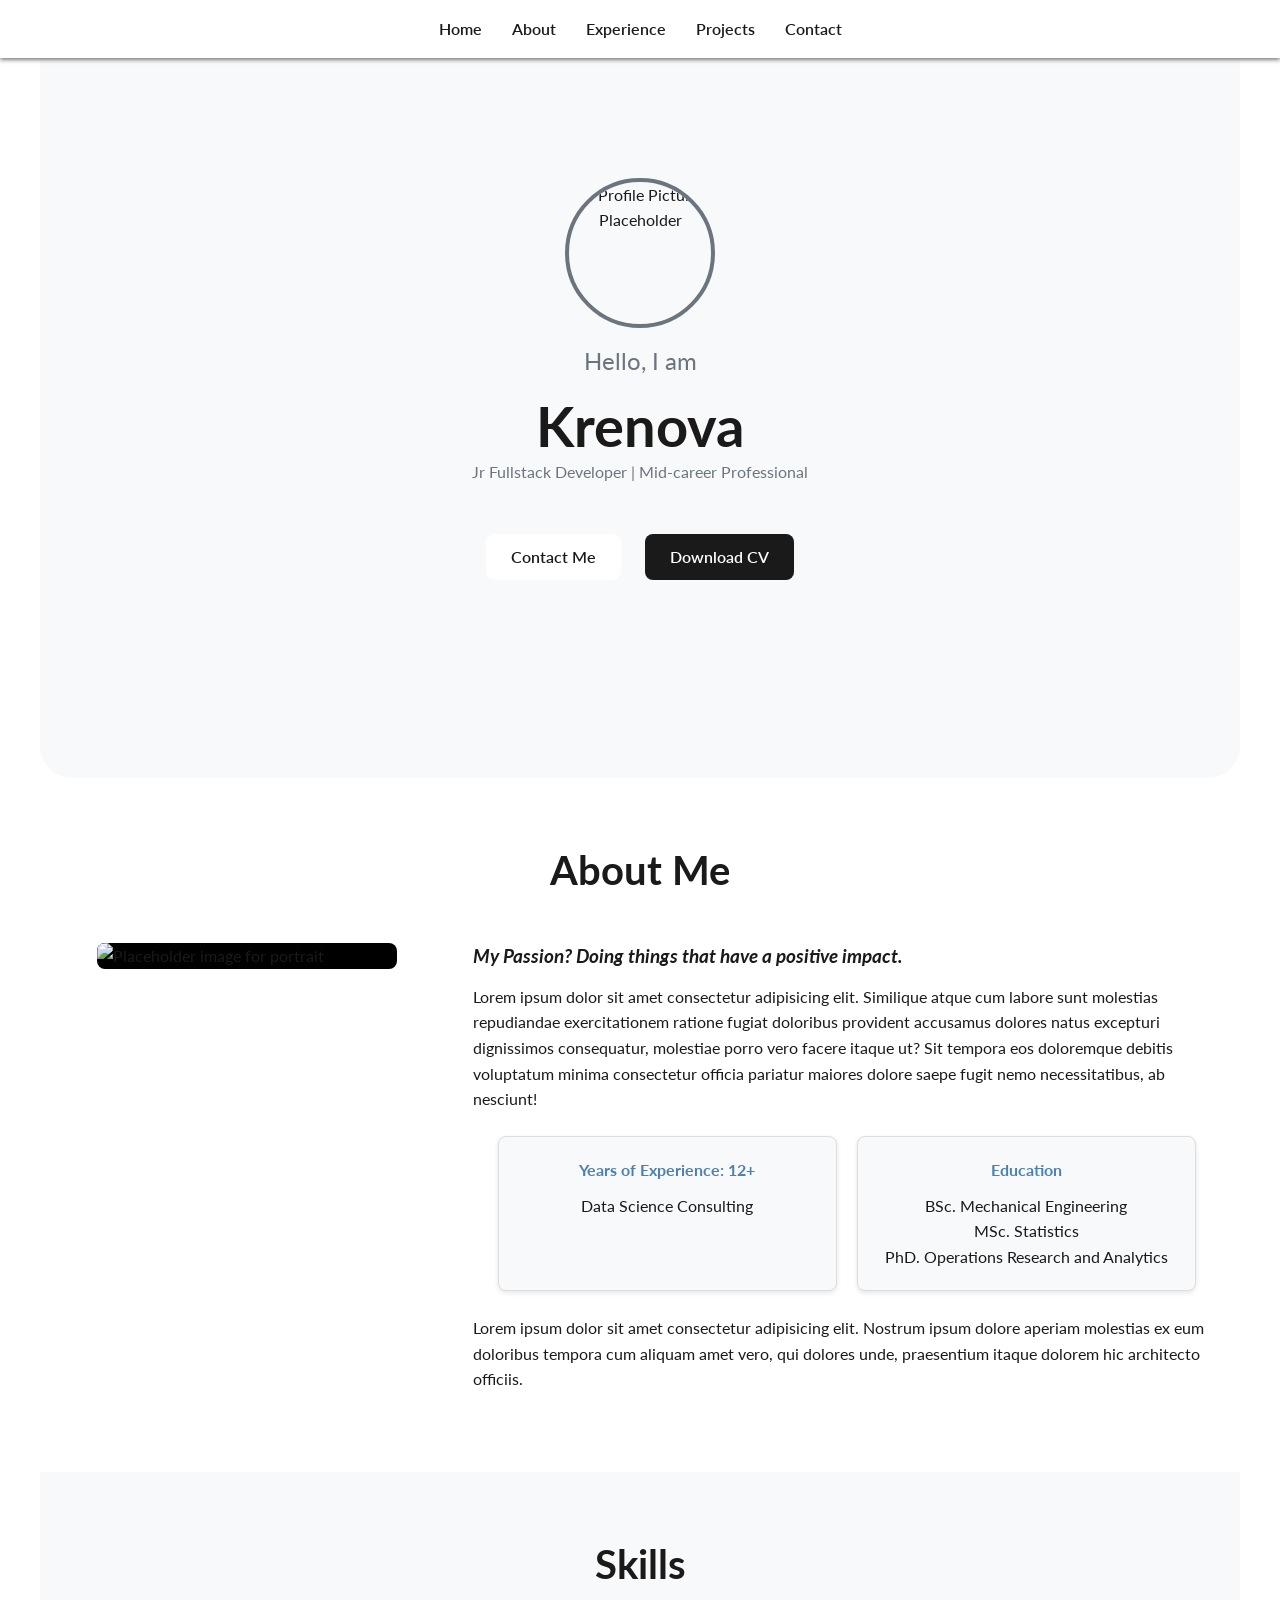
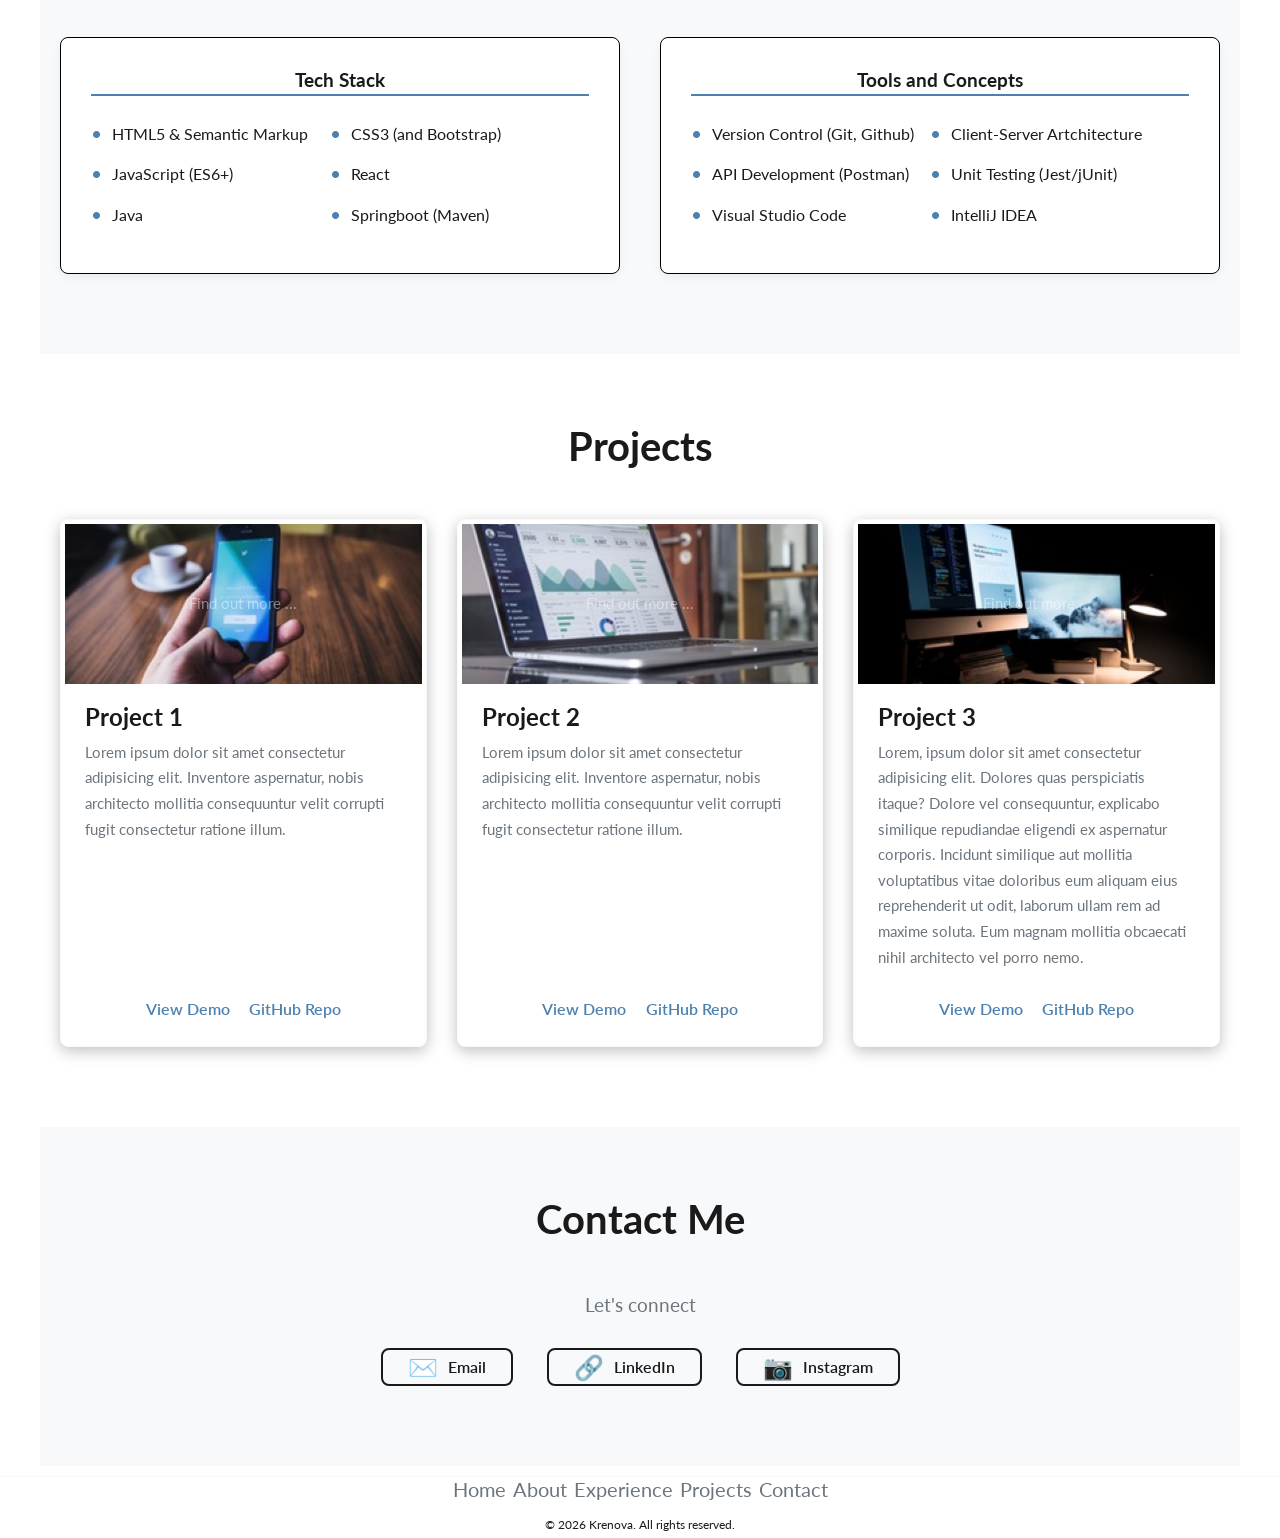
==== index.html @ 080324cd "initial branch version" ====
<!DOCTYPE html>
<html lang="en">

<head>
  <meta charset="UTF-8" />
  <meta name="viewport" content="width=device-width, initial-scale=1.0" />
  <title>Portfolio | Your Name here</title>

  <!-- ! Apply fonts imported from Google Fonts -->
  <!-- Insert code here -->
  <link rel="preconnect" href="https://fonts.googleapis.com">
  <link rel="preconnect" href="https://fonts.gstatic.com" crossorigin>
  <link href="https://fonts.googleapis.com/css2?family=Lato:ital,wght@0,100;0,300;0,400;0,700;0,900;1,100;1,300;1,400;1,700;1,900&display=swap" rel="stylesheet">

  <!-- ! Internal styes -->
  <style>
    /* insert styles here */

    /* CSS Variables for easy theme adjustments */
    :root {
      --primary-color: #1a1a1a;
      --secondary-color: #6c757d;
      --accent-color: #4c81af; /* A touch of green for accents */
      --light-bg-color: #f8f9fa;
      --project-image-text: rgba(255,255,255,0.45);
      --white: #ffffff; 
      --bkgnd: #cccccc; 
      --border-radius: 0.5rem;
      /* Converted from 8px */
      --transition-speed: 0.3s;
      /* Optional: Set base font size for easier rem calculations (e.g., 62.5% = 10px) */
      font-size: 100%;
      /* Default 16px. 1rem = 16px */
    }

    * {
      box-sizing: border-box;
      margin: 0;
      padding: 0;
    }

    body {
      font-family: "Lato", sans-serif; /* fallback font is the browser's system font */
      line-height: 1.6rem;
      color: var(--primary-color); /* affects the fonts */
      background-color: var(--white); 
      scroll-behavior: smooth;
    }

    .section-padding {
      /* border: 1px solid black; */
      padding: 5rem 1.25rem;      /* top bottom followed by left and right */
      max-width: 75rem; /*1rem = 16px therefore 75rem - 1200px. Note: default font size is 16px */ 
      margin: 0 auto;
      /* display: flex; */
      /* justify-content: center; */
      /* align-items: center; */
      /* text-align: center; */
    }

    h2 {
        font-size: 2.5rem; /* Converted from 2.5em */
        text-align: center;
        margin-bottom: 3.75rem; /* Converted from 60px */
        color: var(--primary-color);
    }

    /* --- NAVIGATION --- */
    nav {
      /* border: 1px solid black; */
      display: flex;
      justify-content: center;
      align-items: center;
      padding: 1rem 1.25rem; /*1rem = 16px, px implies pixels */
      background-color: var(--white);
      box-shadow: 0 0.125rem 0.25rem rgba(0,0,0,0.5);
      position: sticky;
      top: 0;
      z-index: 1000;
    }

    /* a targets all descendents */
    nav a {
      /* border: 1px solid black; */
      margin: 0 0.9375rem;
      text-decoration: none; /* removes the old style underline hyperlink */
      color: var(--primary-color);
      font-weight: 600;
      /* font-weight: lighter; */
      transition: color var(--transition-speed); /* helps transition the color when mouse over the object */
    }

    
    nav a:link { /*!!! pseudo selector */
      /* color: var(--bkgnd); */
    }


    nav a:hover { /*!!! pseudo selector */
      color: var(--accent-color)
    }

    
    /* only applies to the landing identifiers or id="landing" */
    #landing {
      min-height: 80dvh; /* dvh = Dynamic View Hieght, where height will be responsive to your */
      align-items: center;
      text-align: center;
      background-color: var(--light-bg-color);
      border-radius: 0 0 2rem 2rem; /* top-left, top-right, btm-right, btm-left */
    }


    /* to select all divs within landing - alternative */
    /* #landing > div{
      background-color: #6c757d;
    } */

    /* safest most targeted approach */
    .landing-content {
      background-color: var(--light-bg-color); /* #6c757d; */
      display: flex; /* flex or block but flex is generally better at managing content */
      flex-direction: column;
      align-items: center;
      gap: 1.25rem;
      padding: 2.5rem;
    }

    .profile-pic-large {
      border-radius: 50%;
      height: 9.375rem;
      width: 9.375rem;
      object-fit: cover;
      border: 0.25rem solid var(--secondary-color);
    }

    .landing-content h1{
      font-size: 3.5rem;
      font-weight: 700;
    }

    /* Applies to all paragraphs within landing-content */
    .landing-content p{
      font-size: 1.2rem;
      color: var(--secondary-color);
      margin-bottom: 1.25rem;
    }

    /* Applies and overrides initial paragraph specific styles for the first paragraph */
    .landing-content p:first-of-type {
      font-size: 1.5rem;
    }

    /* Applies and overrides initial paragraph specific styles for the last paragraph */
    .landing-content p:last-of-type {
      font-size: 1rem;
    }
    
    .landing-content a {
      color: var(--primary-color);
      transition: color var(--transition-speed); 
    }

    .cta-group a{
      /* border: 0.125rem solid var(--primary-color); */
      display: inline-block;
      padding: 0.625rem 1.5625rem;
      margin: 0.625rem;
      text-decoration: none;
      border-radius: var(--border-radius);
      font-weight: 600;
      transition: all var(--transition-speed);
    }


    /* Teacher's example */
    .cta-group a:first-child{          /* target 1st child of <a> tag in cta-group */
      background-color: var(--white);
      color: var(--primary-color);
    }

    .cta-group a:first-child:hover{   /* hover effect for 1st child of <a> tag in cta-group */
      background-color: var(--primary-color);
      color: var(--white);
    }

    .cta-group a:last-child{          /* target last child of <a> tag in cta group */
      background-color: var(--primary-color);
      color: var(--white);
    }

    .cta-group a:last-child:hover{    /* target last child of <a> tag in cta group */
      background-color: var(--accent-color);
      border-color: var(--accent-color);
      color: var(--white);
      box-shadow: 0 0 0.25rem 0.5rem rgba(0, 0, 0, 0.2);
    }


    /*
        style{
            property-1: value;                          top, bottom, left and right
            property-2: value1 value2;                  top-bottom, left and right
            property-3: value1 value2 value3;           left, right, top and bottom
            property-4: value1 value2 value3 value4;    tl, tr, br, bl
        }
    */


    /************************************************************************************/
    /* --- ABOUT ME SECTION --- */
    /************************************************************************************/
    #about {
      background-color: var(--white);
    }

     .about-grid {
      /* border: 1px solid #000000; */
      display: flex;
      gap: 2.5rem; /* space between columns */
      align-items: flex-start; /* aligns items to the top of the container */
       /* align-items: center; */ /* aligns items to the center of the container */
       /* align-items: flex-end; */ /* aligns items to the bottom of the container */
     }

     .about-image {
      /* border: 1px solid #ff0000; */
      flex: 1; /* takes up 1 part of the available space */
     }

     .about-image img {
      background: #000000;
      width: 100%;
      max-width: 18.75rem;;
      border-radius: var(--border-radius);
      display: block;
      margin: 0 auto;
     }

     .about-text {
      /* border: 1px solid #00ff00; */
      flex: 2; /* takes up 2 parts of the available space, making it twice as wide as the image */
     }

     .about-text h3 {
      font-size: 1.2rem;
      font-weight: light;
      font-style: italic;
      margin-bottom: 0.9375rem;
     }


     .info-card-container {
      /* border: 1px solid #000000; */
      display: flex;
      gap: 1.25rem;
      /* padding: 1.25rem; */
      margin: 1.525rem;
     }

     .info-card {
      border: 1px solid #ddd;
      border-radius: var(--border-radius);
      background-color: var(--light-bg-color);
      text-align: center;
      flex: 1;
      padding: 1.25rem;
      box-shadow: 0 0.125rem 0.3125rem rgba(0,0,0,0.1);
     }

    .info-card h4 {
      font-size: 1rem;
      margin-bottom: 0.625rem;
      color: var(--accent-color);
    }
    /************************************************************************************/

    
    /************************************************************************************/
    /* --- Experience Section--- */
    /************************************************************************************/
      
    #experience {
      background-color: var(--light-bg-color);
    }

    .experience-container {
      display: flex;
      gap:2.5rem;
      /* align-items: center; /* vertical align inside row layout */
      justify-items: center; /* align content center horizontally */
    }

    .experience-card {
      border: 1px solid black;
      flex: 1;
      min-width: 18.75rem;
      padding: 1.875rem;
      background-color: var(--white);
      border-radius: var(--border-radius);
      box-shadow: 0 0.25rem 0.625rem rgba(0, 0, 0, 0.05);
      text-align: center;
    }

    .experience-card h3 {
      color: var(--primary-color);
      margin-bottom: 1.5625rem;
      border-bottom: 0.125rem solid var(--accent-color);
      /* display: inline-block; /* if included, will for underline to only the text */
    }

    .skills-list {
      list-style: none;
      display: flex;
      flex-wrap: wrap;
      text-align: left;
      margin-top: 0.9375rem;
    }

    .skills-list li{
      /* border: 1px solid black; */
      display: flex;
      width: calc(50% - 0.625rem);
      margin-bottom: 0.9375rem;
      font-weight:400;
      align-items: center;
    }

    .skills-list li:before { /* before the list item, after is after list item (so bullets end up in right if we use after */
        content: "•";
        color: var(--accent-color);
        font-size: 1.2rem; /* Converted from 1.2em */
        margin-right: 0.625rem; /* Converted from 10px */
    }



    /************************************************************************************/
    /* --- Projects --- */
    /************************************************************************************/

    /* #projects {
      background-color: var(--secondary-color);
    } */

    .projects-grid {
      /* border: 1px solid #000000; */
      display: flex;
      flex-wrap: wrap;
      gap: 1.875rem;
      justify-content: center;
    }

    .project-card {
      flex-basis: calc(33.333% - 1.25rem); /* 3 cards per row (due to 33.33 percent) */
      min-width: 17.5rem;
      background-color: var(--white);
      border-radius: var(--border-radius);
      box-shadow: 0 0.25rem 0.9375rem rgba(0, 0, 0, 0.25);
      overflow: hidden;
      border: 1px solid var(--light-bg-color);
      transition: transform var(--transition-speed);
      padding: 0.25rem;
      display: flex;
      flex-direction: column;
    }

    .project-card:hover {
      transform: translateY(-0.3125rem);
      transform: translate(0.3125rem,-0.3125rem);
    }

    .project-image {
      width: 100%;
      height: 10rem;
      background-color: #ddd;
      display: flex;
      align-items: center; /* Horizontal Alignment */
      justify-content: center; /* Vertical Alignment */
      font-size: 0.9375rem;
      color: var(--project-image-text);
      text-shadow: 0.0625rem rbga(0,0,0,1);
    }

    .project-image1 {
      background-image: url("imgs/mobile-app.jpg");
      background-size: cover;
      object-fit: cover;
      background-repeat: no-repeat;
      background-position: center center; /* keep center in view */
    }

    .project-image2 {
      background-image: url("imgs/data-tracking.jpg");
      background-size: cover;
      object-fit: cover;
      background-repeat: no-repeat;
      background-position: center center; /* keep center in view */
    }

    .project-image3 {
      background-image: url("imgs/web-design.jpg");
      background-size: cover;
      object-fit: cover;
      background-repeat: no-repeat;
      background-position: center; /* keep center in view */
    }

    .project-details {
      padding: 1.25rem;
      flex-grow: 1;
      display: flex;
      flex-direction: column;
    }

    .project-details h3 {
      font-size: 1.5rem;
      margin-bottom: 0.625rem;
      text-align: left;  
    }

    .project-details p {
      color: var(--secondary-color);
      margin-bottom: 0.625rem;
      font-size: 0.95rem;
    }

    .project-links {
      margin-top: auto;
      display: flex;
      flex-wrap: wrap;
      justify-content: center;
      gap: 1.2rem;
      padding-top: 1rem;
    }

    .project-links a {
      text-decoration: none;
      font-weight: 600;;
      transition-duration: var(--transition-speed);
      color: var(--accent-color)
      /* color: var(--white); */
      /* background-color: var(--accent-color);
      border-radius: var(--border-radius); */
      /* padding: 0.125rem 0.5rem; */
    }

    .project-links a:hover {
      color: var(--secondary-color);
    }

    /************************************************************************************/





    /************************************************************************************/
    /* --- Contacts --- */
    /************************************************************************************/
    #contact {
      text-align: center;
      background-color: var(--light-bg-color);
    }

    #contact p {
      font-size: 1.2rem;
      margin-bottom: 1.875rem;
      color: var(--secondary-color);

    }

    .contact-links a {
      display: inline-flex;
      align-items: center;
      padding: 0.25rem 1.5625rem; /* Converted from 12px 25px */
      margin: 0 0.9375rem; /* Converted from 15px */
      border: 0.125rem solid var(--primary-color); /* Converted from 2px */
      border-radius: var(--border-radius);
      text-decoration: none;
      color: var(--primary-color);
      font-weight: 600;
      transition: all var(--transition-speed);
    }

    .contact-links a:hover {
      background-color: var(--primary-color);
      color: var(--white);
    }

    .contact-links a:hover:first-of-type { /* other methods: a:hover:nth-child(1),  a:after:hover*/
      background-color: #504c4c;
    }

    .contact-links a:hover:nth-of-type(2) { /* a:hover:nth-child(2) */
      background-color: #0072b1;
    }

    .contact-links a:hover:nth-of-type(3) { /* a:hover:nth-child(2) */
      background-color: #833AB4;
    }

    .contact-links a span {
      margin-right: 0.625rem;
      font-size: 1.5rem;
    }

    /************************************************************************************/
    



    /************************************************************************************/
    /* --- Footer --- */
    /************************************************************************************/

    footer {
      text-align: center;
      font-size: 1.25rem;
      border-top: 0.0625rem solid var(--light-bg-color);
      background-color: var(--white);
      margin-top: 0.625rem;
    }

    footer div a{
      text-decoration: none;
      color: var(--secondary-color);
      margin: 0 0.0625rem;
    }

    footer div a:hover{
      color: var(--accent-color)
    }

    footer p {
      font-size: 0.75rem;
      margin-top: 0.625rem;
      color: var(--sco)
    }

    /************************************************************************************/






    /************************************************************************************/
    /* --- Responsive Design (Media Queries)--- */
    /************************************************************************************/
    /* Applies only to 900px (56.25rem) and below  */
    @media (max-width: 56.25rem) {
      
      .landing-content h1 {
        white-space: nowrap;
      }

      .experience-container {
        flex-direction: column;
      }

      .skills-list li {
        width: 100%;
      }

      .about-grid {
        flex-direction: column;
      }
      
      .about-image {
        margin: 0 auto;
      }

      .info-card-container {
        flex-direction: column;
      }

      .experience-container {
        flex-direction: column;
      }

      .project-card {
        flex-basis: 100%;
      }

    }

    /* Applies only to 900px (56.25rem) and below  */
    @media (max-width: 37.5rem) {
      
      nav {
        flex-wrap: wrap;
        flex-direction: row;
      }

    }
    /************************************************************************************/


  </style>
</head>

<body>
  <!-- ! Start of nav (Main Navigation) -->
  <nav>
    <a href="#landing">Home</a>
    <a href="#about">About</a>
    <a href="#experience">Experience</a>
    <a href="#projects">Projects</a>
    <a href="#contact">Contact</a>
  </nav>
  <!-- ! End of nav (Main Navigation) -->

  <!-- ! Start of Landing section -->
  <section id="landing" class="section-padding">
    <div class="landing-content">
      <img 
        class="profile-pic-large"
        src="https://placehold.co/200x200/000000/FFFFFF?text=K" 
        alt="Profile Picture Placeholder"
      >
      <p>Hello, I am</p>
      <h1>Krenova</h1>
      <p>Jr Fullstack Developer | Mid-career Professional</p>
      <div class="cta-group">
        <a href="#contact">Contact Me</a>
        <a href="#">Download CV</a>
      </div>
    </div>
  </section>
  <!-- ! End of Landing section -->

  <!-- ! Start of About Me section -->
  <section id="about" class="section-padding">
    <h2>About Me</h2>
    <div class="about-grid">
      <div class="about-image">
        <img  
        src="https://placehold.co/600x600/CCCCCC/6c757d?text=My+Portrait"
          alt="Placeholder image for portrait"
        />
        
      </div>
      <div class="about-text">
        <h3>My Passion? Doing things that have a positive impact.</h3>
          <p>
            Lorem ipsum dolor sit amet consectetur adipisicing elit. Similique atque cum labore sunt molestias repudiandae exercitationem ratione fugiat doloribus provident accusamus dolores natus excepturi dignissimos consequatur, molestiae porro vero facere itaque ut? Sit tempora eos doloremque debitis voluptatum minima consectetur officia pariatur maiores dolore saepe fugit nemo necessitatibus, ab nesciunt!
          </p>
         <div class="info-card-container">
          <div class="info-card">
            <h4>Years of Experience: 12+</h4>
            <p>Data Science Consulting</p>
          </div>
          <div class="info-card">
            <h4>Education</h4>
            <p> BSc. Mechanical Engineering</p>
            <p> MSc. Statistics</p>
            <p> PhD. Operations Research and Analytics</p>
          </div>
         </div>
         <p>
            Lorem ipsum dolor sit amet consectetur adipisicing elit. Nostrum ipsum dolore aperiam molestias ex eum doloribus tempora cum aliquam amet vero, qui dolores unde, praesentium itaque dolorem hic architecto officiis.
          </p>
      </div>
    </div>
  </section>
  <!-- ! End of About Me section -->

  <!-- ! Start of Experience section -->
    <section id="experience" class="section-padding">
      <h2>Skills</h2>
      <div class="experience-container">
         <div class="experience-card">
             <h3>Tech Stack</h3>
              <ul class="skills-list">
                <li>HTML5 & Semantic Markup</li>
                <li>CSS3 (and Bootstrap)</li>
                <li>JavaScript (ES6+)</li>
                <li>React</li>
                <li>Java</li>
                <li>Springboot (Maven)</li>
              </ul>
         </div>
         <div class="experience-card">
             <h3>Tools and Concepts</h3>
              <ul class="skills-list">
                <li>Version Control (Git, Github)</li>
                <li>Client-Server Artchitecture</li>
                <li>API Development (Postman)</li>
                <li>Unit Testing (Jest/jUnit)</li>
                <li>Visual Studio Code</li>
                <li>IntelliJ IDEA</li>
              </ul>
         </div>
         </div>
      </div>
    </section>
  <!-- ! End of Experience section -->

  <!-- ! Start of Projects section -->
  <section id="projects" class="section-padding">
        <h2>Projects</h2>
        <div class="projects-grid">
            <div class="project-card">
                <div class="project-image project-image1">Find out more ...</div>
                <div class="project-details">
                    <h3>Project 1</h3>
                    <p>Lorem ipsum dolor sit amet consectetur adipisicing elit. Inventore aspernatur, nobis architecto mollitia consequuntur velit corrupti fugit consectetur ratione illum.</p>
                    <div class="project-links">
            <a href="#">View Demo</a>
            <a href="#">GitHub Repo</a>
          </div>
        </div>
      </div>
            <div class="project-card">
                <div class="project-image project-image2">Find out more ...</div>
                <div class="project-details">
                    <h3>Project 2</h3>
                    <p>Lorem ipsum dolor sit amet consectetur adipisicing elit. Inventore aspernatur, nobis architecto mollitia consequuntur velit corrupti fugit consectetur ratione illum.</p>
                    <div class="project-links">
            <a href="#">View Demo</a>
            <a href="#">GitHub Repo</a>
          </div>
        </div>
      </div>
            <div class="project-card">
                <div class="project-image project-image3">Find out more ...</div>
                <div class="project-details">
                    <h3>Project 3</h3>
                    <p>Lorem, ipsum dolor sit amet consectetur adipisicing elit. Dolores quas perspiciatis itaque? Dolore vel consequuntur, explicabo similique repudiandae eligendi ex aspernatur corporis. Incidunt similique aut mollitia voluptatibus vitae doloribus eum aliquam eius reprehenderit ut odit, laborum ullam rem ad maxime soluta. Eum magnam mollitia obcaecati nihil architecto vel porro nemo.</p>
          <div class="project-links">
            <a href="#">View Demo</a>
            <a href="#">GitHub Repo</a>
          </div>
        </div>
      </div>
    </div>
  </section>
  <!-- ! End of Projects section -->

  <!-- ! Start of Contact section -->
  <section id="contact" class="section-padding">
    <h2>Contact Me</h2>
    <p>Let&apos;s connect</p>
    <div class="contact-links">
      <a href="">
        <span>✉️</span> Email <!-- span allows us to target the emojis to control it -->
      </a>
      <a href="">
        <span>🔗</span> LinkedIn
      </a>
      <a href="">
        <span>📷</span> Instagram
      </a>
    </div>
  </section>
  <!-- ! End of Contact section -->

  <!-- ! Start of Footer -->
  <footer>
    <div>
      <!-- TODO page links -->
      <a href="#landing">Home</a>
      <a href="#about">About</a>
      <a href="#experience">Experience</a>
      <a href="#projects">Projects</a>
      <a href="#contact">Contact</a>
    </div>
    <p>
      <!-- TODO copyright -->
       &copy; 2026 Krenova. All rights reserved.
    </p>
  </footer>
  <!-- ! End of Footer -->
</body>

</html>
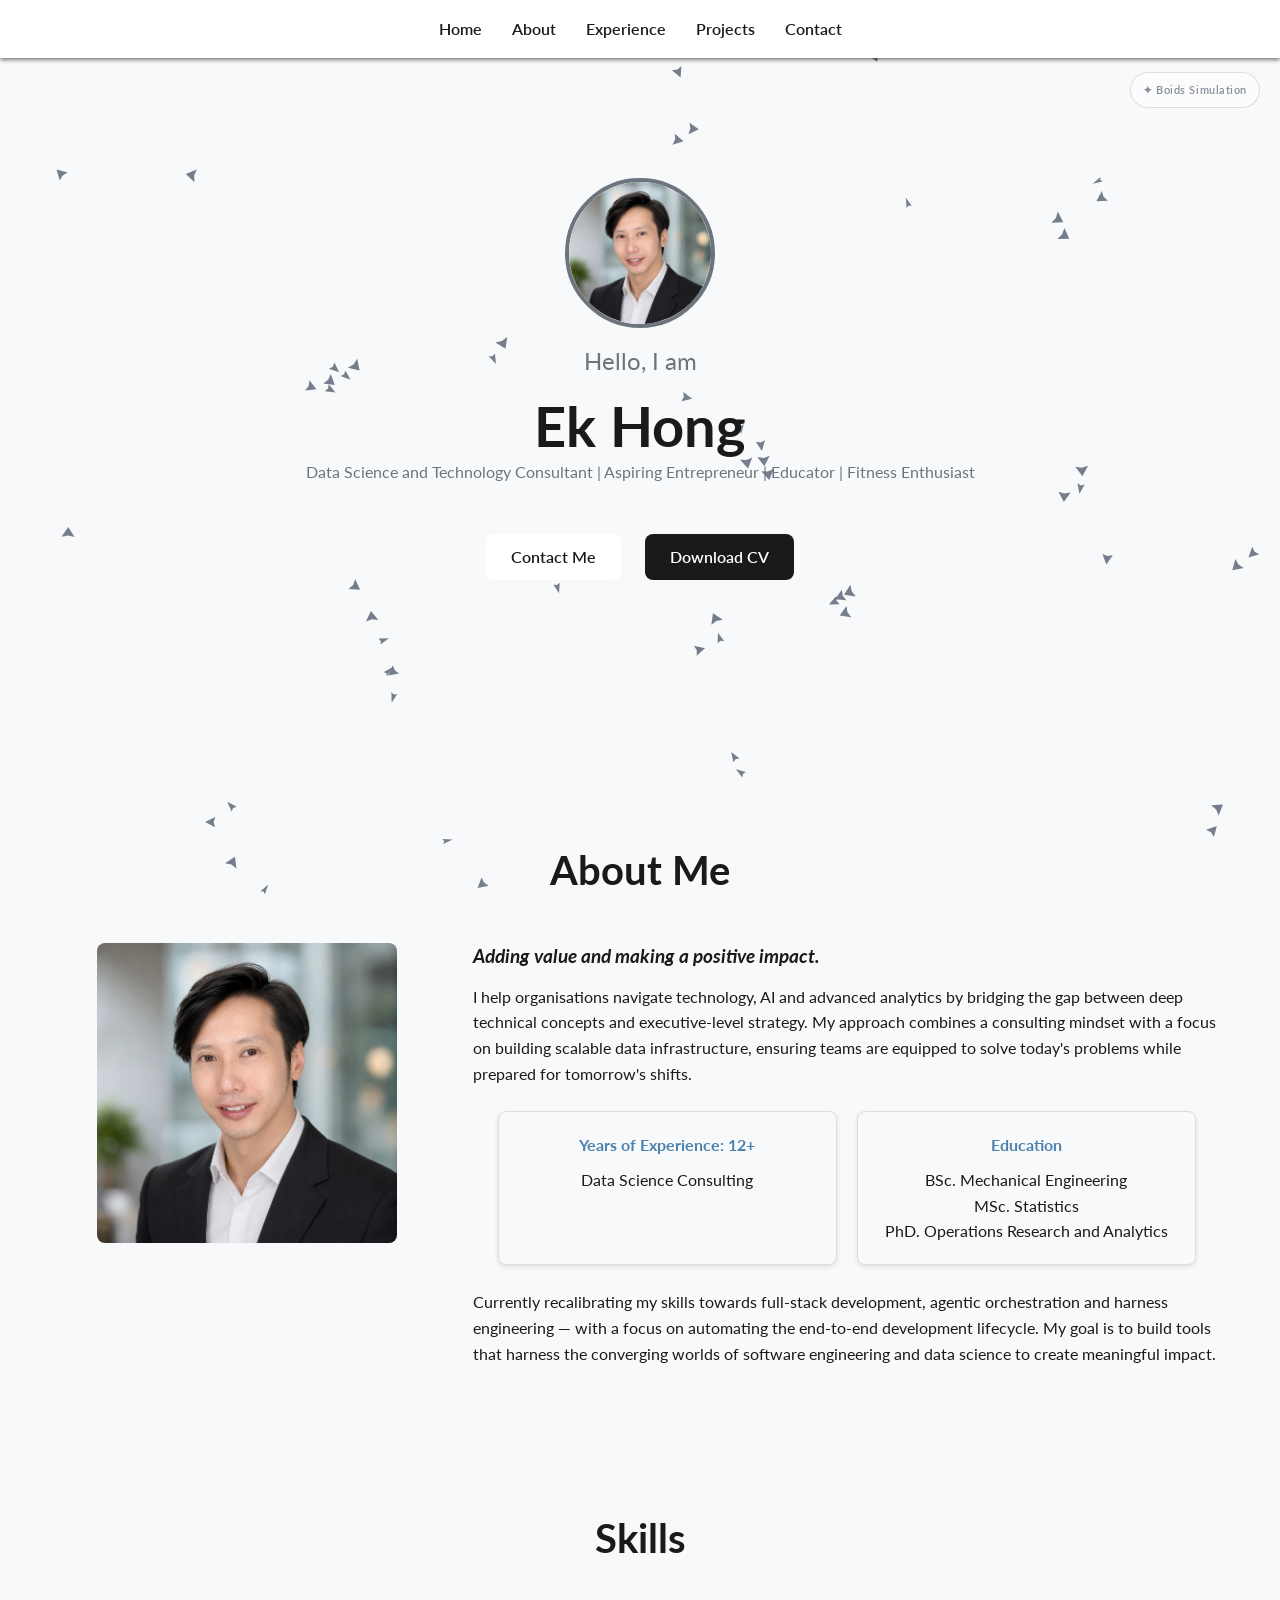
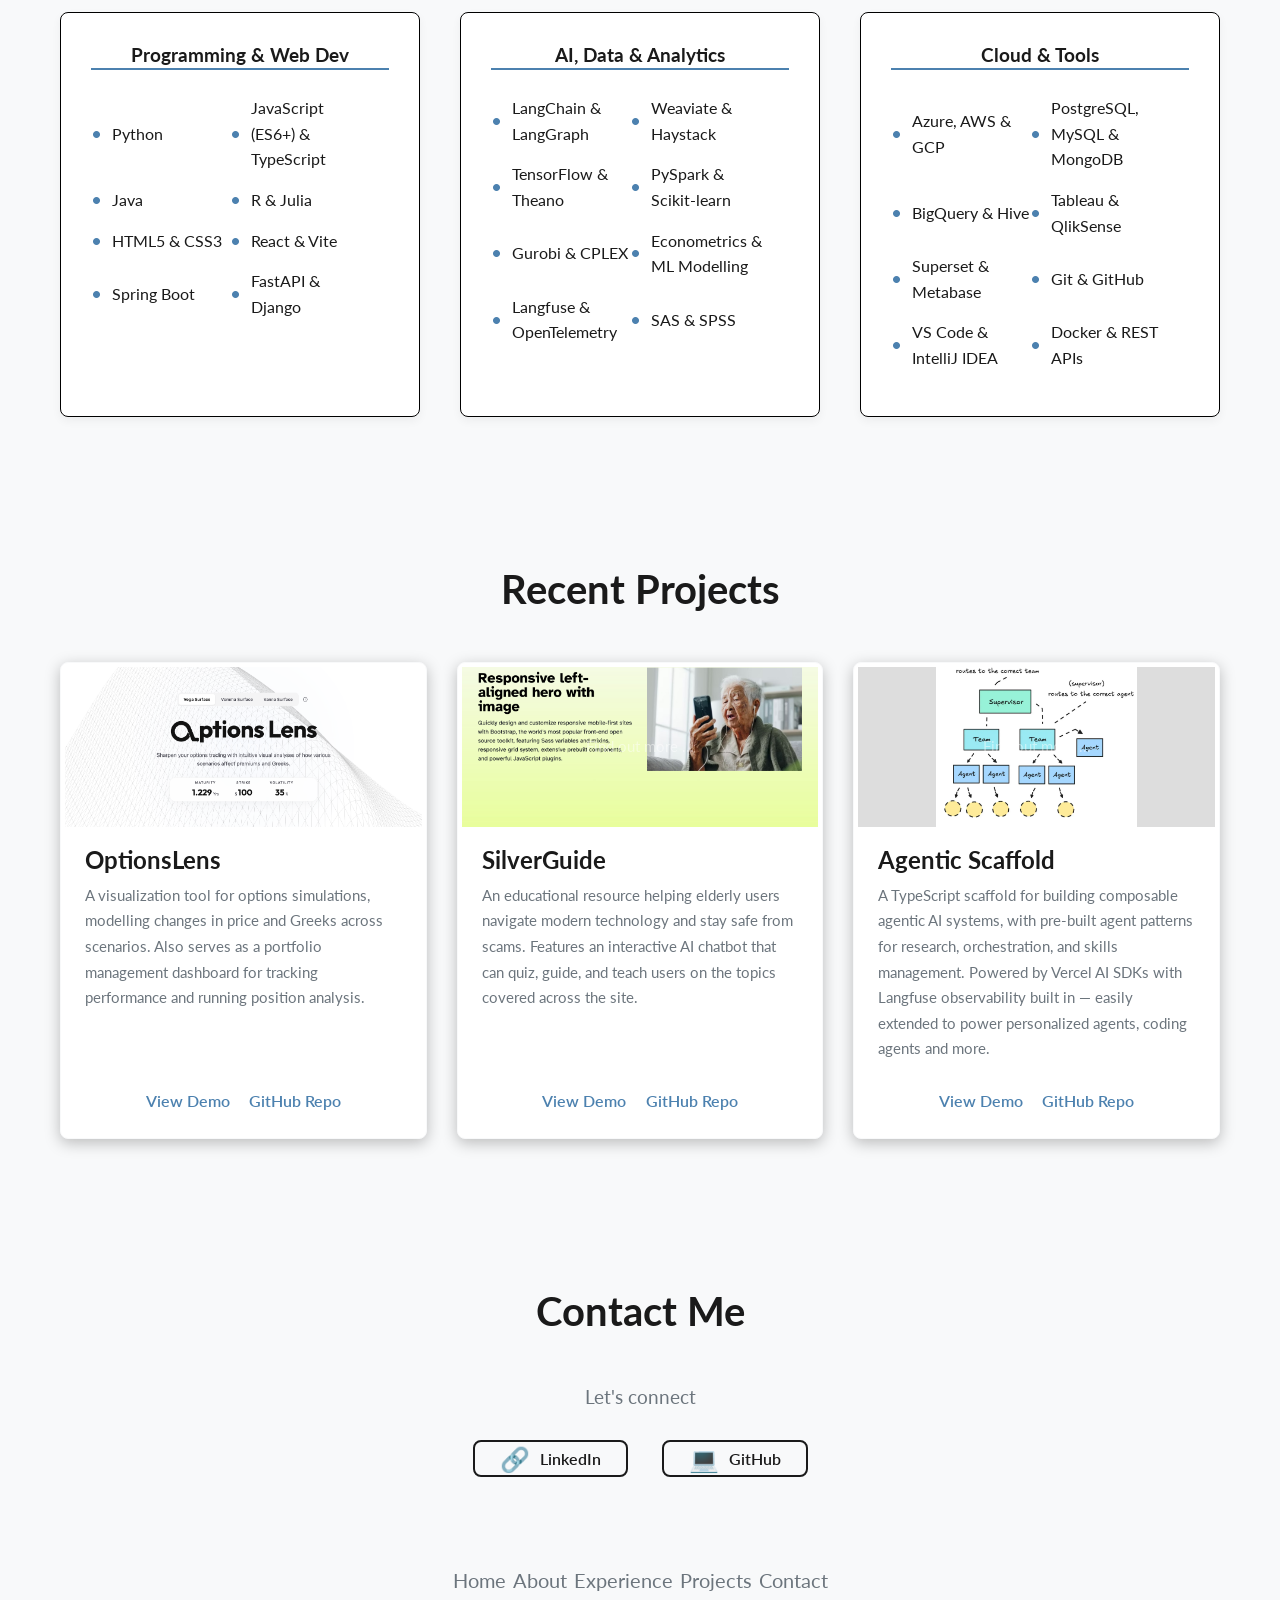
==== commit a8a48651: "Updated content with personal info." ====
--- a/index.html
+++ b/index.html
@@ -4,603 +4,22 @@
 <head>
   <meta charset="UTF-8" />
   <meta name="viewport" content="width=device-width, initial-scale=1.0" />
-  <title>Portfolio | Your Name here</title>
+  <title>Portfolio | Ek Hong Lim</title>
 
   <!-- ! Apply fonts imported from Google Fonts -->
   <!-- Insert code here -->
   <link rel="preconnect" href="https://fonts.googleapis.com">
   <link rel="preconnect" href="https://fonts.gstatic.com" crossorigin>
-  <link href="https://fonts.googleapis.com/css2?family=Lato:ital,wght@0,100;0,300;0,400;0,700;0,900;1,100;1,300;1,400;1,700;1,900&display=swap" rel="stylesheet">
-
-  <!-- ! Internal styes -->
-  <style>
-    /* insert styles here */
-
-    /* CSS Variables for easy theme adjustments */
-    :root {
-      --primary-color: #1a1a1a;
-      --secondary-color: #6c757d;
-      --accent-color: #4c81af; /* A touch of green for accents */
-      --light-bg-color: #f8f9fa;
-      --project-image-text: rgba(255,255,255,0.45);
-      --white: #ffffff; 
-      --bkgnd: #cccccc; 
-      --border-radius: 0.5rem;
-      /* Converted from 8px */
-      --transition-speed: 0.3s;
-      /* Optional: Set base font size for easier rem calculations (e.g., 62.5% = 10px) */
-      font-size: 100%;
-      /* Default 16px. 1rem = 16px */
-    }
-
-    * {
-      box-sizing: border-box;
-      margin: 0;
-      padding: 0;
-    }
-
-    body {
-      font-family: "Lato", sans-serif; /* fallback font is the browser's system font */
-      line-height: 1.6rem;
-      color: var(--primary-color); /* affects the fonts */
-      background-color: var(--white); 
-      scroll-behavior: smooth;
-    }
-
-    .section-padding {
-      /* border: 1px solid black; */
-      padding: 5rem 1.25rem;      /* top bottom followed by left and right */
-      max-width: 75rem; /*1rem = 16px therefore 75rem - 1200px. Note: default font size is 16px */ 
-      margin: 0 auto;
-      /* display: flex; */
-      /* justify-content: center; */
-      /* align-items: center; */
-      /* text-align: center; */
-    }
-
-    h2 {
-        font-size: 2.5rem; /* Converted from 2.5em */
-        text-align: center;
-        margin-bottom: 3.75rem; /* Converted from 60px */
-        color: var(--primary-color);
-    }
-
-    /* --- NAVIGATION --- */
-    nav {
-      /* border: 1px solid black; */
-      display: flex;
-      justify-content: center;
-      align-items: center;
-      padding: 1rem 1.25rem; /*1rem = 16px, px implies pixels */
-      background-color: var(--white);
-      box-shadow: 0 0.125rem 0.25rem rgba(0,0,0,0.5);
-      position: sticky;
-      top: 0;
-      z-index: 1000;
-    }
-
-    /* a targets all descendents */
-    nav a {
-      /* border: 1px solid black; */
-      margin: 0 0.9375rem;
-      text-decoration: none; /* removes the old style underline hyperlink */
-      color: var(--primary-color);
-      font-weight: 600;
-      /* font-weight: lighter; */
-      transition: color var(--transition-speed); /* helps transition the color when mouse over the object */
-    }
-
-    
-    nav a:link { /*!!! pseudo selector */
-      /* color: var(--bkgnd); */
-    }
-
-
-    nav a:hover { /*!!! pseudo selector */
-      color: var(--accent-color)
-    }
-
-    
-    /* only applies to the landing identifiers or id="landing" */
-    #landing {
-      min-height: 80dvh; /* dvh = Dynamic View Hieght, where height will be responsive to your */
-      align-items: center;
-      text-align: center;
-      background-color: var(--light-bg-color);
-      border-radius: 0 0 2rem 2rem; /* top-left, top-right, btm-right, btm-left */
-    }
-
-
-    /* to select all divs within landing - alternative */
-    /* #landing > div{
-      background-color: #6c757d;
-    } */
-
-    /* safest most targeted approach */
-    .landing-content {
-      background-color: var(--light-bg-color); /* #6c757d; */
-      display: flex; /* flex or block but flex is generally better at managing content */
-      flex-direction: column;
-      align-items: center;
-      gap: 1.25rem;
-      padding: 2.5rem;
-    }
-
-    .profile-pic-large {
-      border-radius: 50%;
-      height: 9.375rem;
-      width: 9.375rem;
-      object-fit: cover;
-      border: 0.25rem solid var(--secondary-color);
-    }
-
-    .landing-content h1{
-      font-size: 3.5rem;
-      font-weight: 700;
-    }
-
-    /* Applies to all paragraphs within landing-content */
-    .landing-content p{
-      font-size: 1.2rem;
-      color: var(--secondary-color);
-      margin-bottom: 1.25rem;
-    }
-
-    /* Applies and overrides initial paragraph specific styles for the first paragraph */
-    .landing-content p:first-of-type {
-      font-size: 1.5rem;
-    }
-
-    /* Applies and overrides initial paragraph specific styles for the last paragraph */
-    .landing-content p:last-of-type {
-      font-size: 1rem;
-    }
-    
-    .landing-content a {
-      color: var(--primary-color);
-      transition: color var(--transition-speed); 
-    }
-
-    .cta-group a{
-      /* border: 0.125rem solid var(--primary-color); */
-      display: inline-block;
-      padding: 0.625rem 1.5625rem;
-      margin: 0.625rem;
-      text-decoration: none;
-      border-radius: var(--border-radius);
-      font-weight: 600;
-      transition: all var(--transition-speed);
-    }
-
-
-    /* Teacher's example */
-    .cta-group a:first-child{          /* target 1st child of <a> tag in cta-group */
-      background-color: var(--white);
-      color: var(--primary-color);
-    }
-
-    .cta-group a:first-child:hover{   /* hover effect for 1st child of <a> tag in cta-group */
-      background-color: var(--primary-color);
-      color: var(--white);
-    }
-
-    .cta-group a:last-child{          /* target last child of <a> tag in cta group */
-      background-color: var(--primary-color);
-      color: var(--white);
-    }
-
-    .cta-group a:last-child:hover{    /* target last child of <a> tag in cta group */
-      background-color: var(--accent-color);
-      border-color: var(--accent-color);
-      color: var(--white);
-      box-shadow: 0 0 0.25rem 0.5rem rgba(0, 0, 0, 0.2);
-    }
-
-
-    /*
-        style{
-            property-1: value;                          top, bottom, left and right
-            property-2: value1 value2;                  top-bottom, left and right
-            property-3: value1 value2 value3;           left, right, top and bottom
-            property-4: value1 value2 value3 value4;    tl, tr, br, bl
-        }
-    */
-
-
-    /************************************************************************************/
-    /* --- ABOUT ME SECTION --- */
-    /************************************************************************************/
-    #about {
-      background-color: var(--white);
-    }
-
-     .about-grid {
-      /* border: 1px solid #000000; */
-      display: flex;
-      gap: 2.5rem; /* space between columns */
-      align-items: flex-start; /* aligns items to the top of the container */
-       /* align-items: center; */ /* aligns items to the center of the container */
-       /* align-items: flex-end; */ /* aligns items to the bottom of the container */
-     }
-
-     .about-image {
-      /* border: 1px solid #ff0000; */
-      flex: 1; /* takes up 1 part of the available space */
-     }
-
-     .about-image img {
-      background: #000000;
-      width: 100%;
-      max-width: 18.75rem;;
-      border-radius: var(--border-radius);
-      display: block;
-      margin: 0 auto;
-     }
-
-     .about-text {
-      /* border: 1px solid #00ff00; */
-      flex: 2; /* takes up 2 parts of the available space, making it twice as wide as the image */
-     }
-
-     .about-text h3 {
-      font-size: 1.2rem;
-      font-weight: light;
-      font-style: italic;
-      margin-bottom: 0.9375rem;
-     }
-
-
-     .info-card-container {
-      /* border: 1px solid #000000; */
-      display: flex;
-      gap: 1.25rem;
-      /* padding: 1.25rem; */
-      margin: 1.525rem;
-     }
-
-     .info-card {
-      border: 1px solid #ddd;
-      border-radius: var(--border-radius);
-      background-color: var(--light-bg-color);
-      text-align: center;
-      flex: 1;
-      padding: 1.25rem;
-      box-shadow: 0 0.125rem 0.3125rem rgba(0,0,0,0.1);
-     }
-
-    .info-card h4 {
-      font-size: 1rem;
-      margin-bottom: 0.625rem;
-      color: var(--accent-color);
-    }
-    /************************************************************************************/
-
-    
-    /************************************************************************************/
-    /* --- Experience Section--- */
-    /************************************************************************************/
-      
-    #experience {
-      background-color: var(--light-bg-color);
-    }
-
-    .experience-container {
-      display: flex;
-      gap:2.5rem;
-      /* align-items: center; /* vertical align inside row layout */
-      justify-items: center; /* align content center horizontally */
-    }
-
-    .experience-card {
-      border: 1px solid black;
-      flex: 1;
-      min-width: 18.75rem;
-      padding: 1.875rem;
-      background-color: var(--white);
-      border-radius: var(--border-radius);
-      box-shadow: 0 0.25rem 0.625rem rgba(0, 0, 0, 0.05);
-      text-align: center;
-    }
-
-    .experience-card h3 {
-      color: var(--primary-color);
-      margin-bottom: 1.5625rem;
-      border-bottom: 0.125rem solid var(--accent-color);
-      /* display: inline-block; /* if included, will for underline to only the text */
-    }
-
-    .skills-list {
-      list-style: none;
-      display: flex;
-      flex-wrap: wrap;
-      text-align: left;
-      margin-top: 0.9375rem;
-    }
-
-    .skills-list li{
-      /* border: 1px solid black; */
-      display: flex;
-      width: calc(50% - 0.625rem);
-      margin-bottom: 0.9375rem;
-      font-weight:400;
-      align-items: center;
-    }
-
-    .skills-list li:before { /* before the list item, after is after list item (so bullets end up in right if we use after */
-        content: "•";
-        color: var(--accent-color);
-        font-size: 1.2rem; /* Converted from 1.2em */
-        margin-right: 0.625rem; /* Converted from 10px */
-    }
-
-
-
-    /************************************************************************************/
-    /* --- Projects --- */
-    /************************************************************************************/
-
-    /* #projects {
-      background-color: var(--secondary-color);
-    } */
-
-    .projects-grid {
-      /* border: 1px solid #000000; */
-      display: flex;
-      flex-wrap: wrap;
-      gap: 1.875rem;
-      justify-content: center;
-    }
-
-    .project-card {
-      flex-basis: calc(33.333% - 1.25rem); /* 3 cards per row (due to 33.33 percent) */
-      min-width: 17.5rem;
-      background-color: var(--white);
-      border-radius: var(--border-radius);
-      box-shadow: 0 0.25rem 0.9375rem rgba(0, 0, 0, 0.25);
-      overflow: hidden;
-      border: 1px solid var(--light-bg-color);
-      transition: transform var(--transition-speed);
-      padding: 0.25rem;
-      display: flex;
-      flex-direction: column;
-    }
-
-    .project-card:hover {
-      transform: translateY(-0.3125rem);
-      transform: translate(0.3125rem,-0.3125rem);
-    }
-
-    .project-image {
-      width: 100%;
-      height: 10rem;
-      background-color: #ddd;
-      display: flex;
-      align-items: center; /* Horizontal Alignment */
-      justify-content: center; /* Vertical Alignment */
-      font-size: 0.9375rem;
-      color: var(--project-image-text);
-      text-shadow: 0.0625rem rbga(0,0,0,1);
-    }
-
-    .project-image1 {
-      background-image: url("imgs/mobile-app.jpg");
-      background-size: cover;
-      object-fit: cover;
-      background-repeat: no-repeat;
-      background-position: center center; /* keep center in view */
-    }
-
-    .project-image2 {
-      background-image: url("imgs/data-tracking.jpg");
-      background-size: cover;
-      object-fit: cover;
-      background-repeat: no-repeat;
-      background-position: center center; /* keep center in view */
-    }
-
-    .project-image3 {
-      background-image: url("imgs/web-design.jpg");
-      background-size: cover;
-      object-fit: cover;
-      background-repeat: no-repeat;
-      background-position: center; /* keep center in view */
-    }
-
-    .project-details {
-      padding: 1.25rem;
-      flex-grow: 1;
-      display: flex;
-      flex-direction: column;
-    }
-
-    .project-details h3 {
-      font-size: 1.5rem;
-      margin-bottom: 0.625rem;
-      text-align: left;  
-    }
-
-    .project-details p {
-      color: var(--secondary-color);
-      margin-bottom: 0.625rem;
-      font-size: 0.95rem;
-    }
-
-    .project-links {
-      margin-top: auto;
-      display: flex;
-      flex-wrap: wrap;
-      justify-content: center;
-      gap: 1.2rem;
-      padding-top: 1rem;
-    }
-
-    .project-links a {
-      text-decoration: none;
-      font-weight: 600;;
-      transition-duration: var(--transition-speed);
-      color: var(--accent-color)
-      /* color: var(--white); */
-      /* background-color: var(--accent-color);
-      border-radius: var(--border-radius); */
-      /* padding: 0.125rem 0.5rem; */
-    }
-
-    .project-links a:hover {
-      color: var(--secondary-color);
-    }
-
-    /************************************************************************************/
-
-
-
-
-
-    /************************************************************************************/
-    /* --- Contacts --- */
-    /************************************************************************************/
-    #contact {
-      text-align: center;
-      background-color: var(--light-bg-color);
-    }
-
-    #contact p {
-      font-size: 1.2rem;
-      margin-bottom: 1.875rem;
-      color: var(--secondary-color);
-
-    }
-
-    .contact-links a {
-      display: inline-flex;
-      align-items: center;
-      padding: 0.25rem 1.5625rem; /* Converted from 12px 25px */
-      margin: 0 0.9375rem; /* Converted from 15px */
-      border: 0.125rem solid var(--primary-color); /* Converted from 2px */
-      border-radius: var(--border-radius);
-      text-decoration: none;
-      color: var(--primary-color);
-      font-weight: 600;
-      transition: all var(--transition-speed);
-    }
-
-    .contact-links a:hover {
-      background-color: var(--primary-color);
-      color: var(--white);
-    }
-
-    .contact-links a:hover:first-of-type { /* other methods: a:hover:nth-child(1),  a:after:hover*/
-      background-color: #504c4c;
-    }
-
-    .contact-links a:hover:nth-of-type(2) { /* a:hover:nth-child(2) */
-      background-color: #0072b1;
-    }
-
-    .contact-links a:hover:nth-of-type(3) { /* a:hover:nth-child(2) */
-      background-color: #833AB4;
-    }
-
-    .contact-links a span {
-      margin-right: 0.625rem;
-      font-size: 1.5rem;
-    }
-
-    /************************************************************************************/
-    
-
-
-
-    /************************************************************************************/
-    /* --- Footer --- */
-    /************************************************************************************/
-
-    footer {
-      text-align: center;
-      font-size: 1.25rem;
-      border-top: 0.0625rem solid var(--light-bg-color);
-      background-color: var(--white);
-      margin-top: 0.625rem;
-    }
-
-    footer div a{
-      text-decoration: none;
-      color: var(--secondary-color);
-      margin: 0 0.0625rem;
-    }
-
-    footer div a:hover{
-      color: var(--accent-color)
-    }
-
-    footer p {
-      font-size: 0.75rem;
-      margin-top: 0.625rem;
-      color: var(--sco)
-    }
-
-    /************************************************************************************/
-
-
-
-
-
-
-    /************************************************************************************/
-    /* --- Responsive Design (Media Queries)--- */
-    /************************************************************************************/
-    /* Applies only to 900px (56.25rem) and below  */
-    @media (max-width: 56.25rem) {
-      
-      .landing-content h1 {
-        white-space: nowrap;
-      }
-
-      .experience-container {
-        flex-direction: column;
-      }
-
-      .skills-list li {
-        width: 100%;
-      }
-
-      .about-grid {
-        flex-direction: column;
-      }
-      
-      .about-image {
-        margin: 0 auto;
-      }
-
-      .info-card-container {
-        flex-direction: column;
-      }
-
-      .experience-container {
-        flex-direction: column;
-      }
-
-      .project-card {
-        flex-basis: 100%;
-      }
-
-    }
-
-    /* Applies only to 900px (56.25rem) and below  */
-    @media (max-width: 37.5rem) {
-      
-      nav {
-        flex-wrap: wrap;
-        flex-direction: row;
-      }
-
-    }
-    /************************************************************************************/
-
-
-  </style>
+  <link rel="stylesheet" href="https://fonts.googleapis.com/css2?family=Lato:ital,wght@0,100;0,300;0,400;0,700;0,900;1,100;1,300;1,400;1,700;1,900&display=swap">
+  
+  <!-- Style Source -->
+  <link rel="stylesheet" href="./css/styles.css">
+  
+
 </head>
 
 <body>
+  <canvas id="boids-canvas"></canvas>
   <!-- ! Start of nav (Main Navigation) -->
   <nav>
     <a href="#landing">Home</a>
@@ -614,14 +33,14 @@
   <!-- ! Start of Landing section -->
   <section id="landing" class="section-padding">
     <div class="landing-content">
-      <img 
+      <img
         class="profile-pic-large"
-        src="https://placehold.co/200x200/000000/FFFFFF?text=K" 
-        alt="Profile Picture Placeholder"
+        src="./imgs/studio_pic.png"
+        alt="Ek Hong Lim"
       >
       <p>Hello, I am</p>
-      <h1>Krenova</h1>
-      <p>Jr Fullstack Developer | Mid-career Professional</p>
+      <h1>Ek Hong</h1>
+      <p> Data Science and Technology Consultant | Aspiring Entrepreneur | Educator | Fitness Enthusiast </p>
       <div class="cta-group">
         <a href="#contact">Contact Me</a>
         <a href="#">Download CV</a>
@@ -635,16 +54,16 @@
     <h2>About Me</h2>
     <div class="about-grid">
       <div class="about-image">
-        <img  
-        src="https://placehold.co/600x600/CCCCCC/6c757d?text=My+Portrait"
-          alt="Placeholder image for portrait"
+        <img
+          src="./imgs/studio_pic.png"
+          alt="Ek Hong Lim portrait"
         />
         
       </div>
       <div class="about-text">
-        <h3>My Passion? Doing things that have a positive impact.</h3>
+        <h3>Adding value and making a positive impact.</h3>
           <p>
-            Lorem ipsum dolor sit amet consectetur adipisicing elit. Similique atque cum labore sunt molestias repudiandae exercitationem ratione fugiat doloribus provident accusamus dolores natus excepturi dignissimos consequatur, molestiae porro vero facere itaque ut? Sit tempora eos doloremque debitis voluptatum minima consectetur officia pariatur maiores dolore saepe fugit nemo necessitatibus, ab nesciunt!
+            I help organisations navigate technology, AI and advanced analytics by bridging the gap between deep technical concepts and executive-level strategy. My approach combines a consulting mindset with a focus on building scalable data infrastructure, ensuring teams are equipped to solve today's problems while prepared for tomorrow's shifts.
           </p>
          <div class="info-card-container">
           <div class="info-card">
@@ -653,13 +72,13 @@
           </div>
           <div class="info-card">
             <h4>Education</h4>
-            <p> BSc. Mechanical Engineering</p>
-            <p> MSc. Statistics</p>
-            <p> PhD. Operations Research and Analytics</p>
+            <p>BSc. Mechanical Engineering</p>
+            <p>MSc. Statistics</p>
+            <p>PhD. Operations Research and Analytics</p>
           </div>
          </div>
          <p>
-            Lorem ipsum dolor sit amet consectetur adipisicing elit. Nostrum ipsum dolore aperiam molestias ex eum doloribus tempora cum aliquam amet vero, qui dolores unde, praesentium itaque dolorem hic architecto officiis.
+            Currently recalibrating my skills towards full-stack development, agentic orchestration and harness engineering — with a focus on automating the end-to-end development lifecycle. My goal is to build tools that harness the converging worlds of software engineering and data science to create meaningful impact.
           </p>
       </div>
     </div>
@@ -671,25 +90,42 @@
       <h2>Skills</h2>
       <div class="experience-container">
          <div class="experience-card">
-             <h3>Tech Stack</h3>
+             <h3>Programming &amp; Web Dev</h3>
               <ul class="skills-list">
-                <li>HTML5 & Semantic Markup</li>
-                <li>CSS3 (and Bootstrap)</li>
-                <li>JavaScript (ES6+)</li>
-                <li>React</li>
+                <li>Python</li>
+                <li>JavaScript (ES6+) &amp; TypeScript</li>
                 <li>Java</li>
-                <li>Springboot (Maven)</li>
+                <li>R &amp; Julia</li>
+                <li>HTML5 &amp; CSS3</li>
+                <li>React &amp; Vite</li>
+                <li>Spring Boot</li>
+                <li>FastAPI &amp; Django</li>
               </ul>
          </div>
          <div class="experience-card">
-             <h3>Tools and Concepts</h3>
+             <h3>AI, Data &amp; Analytics</h3>
               <ul class="skills-list">
-                <li>Version Control (Git, Github)</li>
-                <li>Client-Server Artchitecture</li>
-                <li>API Development (Postman)</li>
-                <li>Unit Testing (Jest/jUnit)</li>
-                <li>Visual Studio Code</li>
-                <li>IntelliJ IDEA</li>
+                <li>LangChain &amp; LangGraph</li>
+                <li>Weaviate &amp; Haystack</li>
+                <li>TensorFlow &amp; Theano</li>
+                <li>PySpark &amp; Scikit-learn</li>
+                <li>Gurobi &amp; CPLEX</li>
+                <li>Econometrics &amp; ML Modelling</li>
+                <li>Langfuse &amp; OpenTelemetry</li>
+                <li>SAS &amp; SPSS</li>
+              </ul>
+         </div>
+         <div class="experience-card">
+             <h3>Cloud &amp; Tools</h3>
+              <ul class="skills-list">
+                <li>Azure, AWS &amp; GCP</li>
+                <li>PostgreSQL, MySQL &amp; MongoDB</li>
+                <li>BigQuery &amp; Hive</li>
+                <li>Tableau &amp; QlikSense</li>
+                <li>Superset &amp; Metabase</li>
+                <li>Git &amp; GitHub</li>
+                <li>VS Code &amp; IntelliJ IDEA</li>
+                <li>Docker &amp; REST APIs</li>
               </ul>
          </div>
          </div>
@@ -699,38 +135,38 @@
 
   <!-- ! Start of Projects section -->
   <section id="projects" class="section-padding">
-        <h2>Projects</h2>
+        <h2>Recent Projects</h2>
         <div class="projects-grid">
             <div class="project-card">
                 <div class="project-image project-image1">Find out more ...</div>
                 <div class="project-details">
-                    <h3>Project 1</h3>
-                    <p>Lorem ipsum dolor sit amet consectetur adipisicing elit. Inventore aspernatur, nobis architecto mollitia consequuntur velit corrupti fugit consectetur ratione illum.</p>
+                    <h3>OptionsLens</h3>
+                    <p>A visualization tool for options simulations, modelling changes in price and Greeks across scenarios. Also serves as a portfolio management dashboard for tracking performance and running position analysis.</p>
                     <div class="project-links">
-            <a href="#">View Demo</a>
-            <a href="#">GitHub Repo</a>
+            <a href="https://optionslens.krenova.co/" target="_blank" rel="noopener">View Demo</a>
+            <a href="https://optionslens.krenova.co/">GitHub Repo</a>
           </div>
         </div>
       </div>
             <div class="project-card">
                 <div class="project-image project-image2">Find out more ...</div>
                 <div class="project-details">
-                    <h3>Project 2</h3>
-                    <p>Lorem ipsum dolor sit amet consectetur adipisicing elit. Inventore aspernatur, nobis architecto mollitia consequuntur velit corrupti fugit consectetur ratione illum.</p>
+                    <h3>SilverGuide</h3>
+                    <p>An educational resource helping elderly users navigate modern technology and stay safe from scams. Features an interactive AI chatbot that can quiz, guide, and teach users on the topics covered across the site.</p>
                     <div class="project-links">
-            <a href="#">View Demo</a>
-            <a href="#">GitHub Repo</a>
+            <a href="https://silverguide.krenova.co/" target="_blank" rel="noopener">View Demo</a>
+            <a href="https://github.com/Radio-Alastor/team-orange/tree/chatbot">GitHub Repo</a>
           </div>
         </div>
       </div>
             <div class="project-card">
                 <div class="project-image project-image3">Find out more ...</div>
                 <div class="project-details">
-                    <h3>Project 3</h3>
-                    <p>Lorem, ipsum dolor sit amet consectetur adipisicing elit. Dolores quas perspiciatis itaque? Dolore vel consequuntur, explicabo similique repudiandae eligendi ex aspernatur corporis. Incidunt similique aut mollitia voluptatibus vitae doloribus eum aliquam eius reprehenderit ut odit, laborum ullam rem ad maxime soluta. Eum magnam mollitia obcaecati nihil architecto vel porro nemo.</p>
+                    <h3>Agentic Scaffold</h3>
+                    <p>A TypeScript scaffold for building composable agentic AI systems, with pre-built agent patterns for research, orchestration, and skills management. Powered by Vercel AI SDKs with Langfuse observability built in — easily extended to power personalized agents, coding agents and more.</p>
           <div class="project-links">
-            <a href="#">View Demo</a>
-            <a href="#">GitHub Repo</a>
+            <a href="https://github.com/krenova/vercel-agentic-scaffold">View Demo</a>
+            <a href="https://github.com/krenova/vercel-agentic-scaffold" target="_blank" rel="noopener">GitHub Repo</a>
           </div>
         </div>
       </div>
@@ -743,18 +179,23 @@
     <h2>Contact Me</h2>
     <p>Let&apos;s connect</p>
     <div class="contact-links">
-      <a href="">
-        <span>✉️</span> Email <!-- span allows us to target the emojis to control it -->
-      </a>
-      <a href="">
+      <a href="https://sg.linkedin.com/in/ekhong-lim" target="_blank" rel="noopener">
         <span>🔗</span> LinkedIn
       </a>
-      <a href="">
-        <span>📷</span> Instagram
+      <a href="https://github.com/krenova" target="_blank" rel="noopener">
+        <span>💻</span> GitHub
       </a>
     </div>
   </section>
   <!-- ! End of Contact section -->
+
+  <!-- Boids info badge -->
+  <div id="boids-info">
+    <span class="boids-label">✦ Boids Simulation</span>
+    <div class="boids-desc">
+      <strong>Craig Reynolds' Boids (1986)</strong> generates the flocking behaviour using three emergent rules: <em>separation</em>, <em>alignment</em>, and <em>cohesion</em>. Despite the simplicity, it has informed research in collective animal behaviour, swarm robotics, crowd dynamics, epidemiological modelling, and autonomous vehicle coordination.
+    </div>
+  </div>
 
   <!-- ! Start of Footer -->
   <footer>
@@ -772,6 +213,8 @@
     </p>
   </footer>
   <!-- ! End of Footer -->
+
+  <script src="./js/boids.js"></script>
 </body>
 
 </html>
--- a/css/styles.css
+++ b/css/styles.css
@@ -0,0 +1,653 @@
+
+/* Base page background — sits behind the fixed boids canvas */
+html {
+    background-color: var(--light-bg-color);
+}
+
+/* CSS Variables for easy theme adjustments */
+:root {
+    --primary-color: #1a1a1a;
+    --secondary-color: #6c757d;
+    --accent-color: #4c81af; /* A touch of green for accents */
+    --light-bg-color: #f8f9fa;
+    --project-image-text: rgba(255,255,255,0.45);
+    --white: #ffffff; 
+    --bkgnd: #cccccc; 
+    --border-radius: 0.5rem;
+    /* Converted from 8px */
+    --transition-speed: 0.3s;
+    /* Optional: Set base font size for easier rem calculations (e.g., 62.5% = 10px) */
+    font-size: 100%;
+    /* Default 16px. 1rem = 16px */
+}
+
+* {
+    box-sizing: border-box;
+    margin: 0;
+    padding: 0;
+}
+
+body {
+    font-family: "Lato", sans-serif; /* fallback font is the browser's system font */
+    line-height: 1.6rem;
+    color: var(--primary-color); /* affects the fonts */
+    background-color: transparent;
+    scroll-behavior: smooth;
+}
+
+.section-padding {
+    /* border: 1px solid black; */
+    padding: 5rem 1.25rem;      /* top bottom followed by left and right */
+    max-width: 75rem; /*1rem = 16px therefore 75rem - 1200px. Note: default font size is 16px */ 
+    margin: 0 auto;
+    /* display: flex; */
+    /* justify-content: center; */
+    /* align-items: center; */
+    /* text-align: center; */
+}
+
+h2 {
+    font-size: 2.5rem; /* Converted from 2.5em */
+    text-align: center;
+    margin-bottom: 3.75rem; /* Converted from 60px */
+    color: var(--primary-color);
+}
+
+/* --- NAVIGATION --- */
+nav {
+    /* border: 1px solid black; */
+    display: flex;
+    justify-content: center;
+    align-items: center;
+    padding: 1rem 1.25rem; /*1rem = 16px, px implies pixels */
+    background-color: var(--white);
+    box-shadow: 0 0.125rem 0.25rem rgba(0,0,0,0.5);
+    position: sticky;
+    top: 0;
+    z-index: 1000;
+}
+
+/* a targets all descendents */
+nav a {
+    /* border: 1px solid black; */
+    margin: 0 0.9375rem;
+    text-decoration: none; /* removes the old style underline hyperlink */
+    color: var(--primary-color);
+    font-weight: 600;
+    /* font-weight: lighter; */
+    transition: color var(--transition-speed); /* helps transition the color when mouse over the object */
+}
+
+
+nav a:link { /*!!! pseudo selector */
+    /* color: var(--bkgnd); */
+}
+
+
+nav a:hover { /*!!! pseudo selector */
+    color: var(--accent-color)
+}
+
+
+/* only applies to the landing identifiers or id="landing" */
+#landing {
+    min-height: 80dvh; /* dvh = Dynamic View Hieght, where height will be responsive to your */
+    align-items: center;
+    text-align: center;
+    border-radius: 0 0 2rem 2rem; /* top-left, top-right, btm-right, btm-left */
+}
+
+/* Boids canvas — fixed full-page background layer */
+#boids-canvas {
+    position: fixed;
+    top: 0;
+    left: 0;
+    width: 100vw;
+    height: 100vh;
+    pointer-events: none;
+    z-index: -1;
+}
+
+
+/* to select all divs within landing - alternative */
+/* #landing > div{
+    background-color: #6c757d;
+} */
+
+/* safest most targeted approach */
+.landing-content {
+    display: flex; /* flex or block but flex is generally better at managing content */
+    flex-direction: column;
+    align-items: center;
+    gap: 1.25rem;
+    padding: 2.5rem;
+}
+
+.profile-pic-large {
+    border-radius: 50%;
+    height: 9.375rem;
+    width: 9.375rem;
+    object-fit: cover;
+    border: 0.25rem solid var(--secondary-color);
+}
+
+.landing-content h1{
+    font-size: 3.5rem;
+    font-weight: 700;
+}
+
+/* Applies to all paragraphs within landing-content */
+.landing-content p{
+    font-size: 1.2rem;
+    color: var(--secondary-color);
+    margin-bottom: 1.25rem;
+}
+
+/* Applies and overrides initial paragraph specific styles for the first paragraph */
+.landing-content p:first-of-type {
+    font-size: 1.5rem;
+}
+
+/* Applies and overrides initial paragraph specific styles for the last paragraph */
+.landing-content p:last-of-type {
+    font-size: 1rem;
+}
+
+.landing-content a {
+    color: var(--primary-color);
+    transition: color var(--transition-speed); 
+}
+
+.cta-group a{
+    /* border: 0.125rem solid var(--primary-color); */
+    display: inline-block;
+    padding: 0.625rem 1.5625rem;
+    margin: 0.625rem;
+    text-decoration: none;
+    border-radius: var(--border-radius);
+    font-weight: 600;
+    transition: all var(--transition-speed);
+}
+
+
+/* Teacher's example */
+.cta-group a:first-child{          /* target 1st child of <a> tag in cta-group */
+    background-color: var(--white);
+    color: var(--primary-color);
+}
+
+.cta-group a:first-child:hover{   /* hover effect for 1st child of <a> tag in cta-group */
+    background-color: var(--primary-color);
+    color: var(--white);
+}
+
+.cta-group a:last-child{          /* target last child of <a> tag in cta group */
+    background-color: var(--primary-color);
+    color: var(--white);
+}
+
+.cta-group a:last-child:hover{    /* target last child of <a> tag in cta group */
+    background-color: var(--accent-color);
+    border-color: var(--accent-color);
+    color: var(--white);
+    box-shadow: 0 0 0.25rem 0.5rem rgba(0, 0, 0, 0.2);
+}
+
+
+/*
+    style{
+        property-1: value;                          top, bottom, left and right
+        property-2: value1 value2;                  top-bottom, left and right
+        property-3: value1 value2 value3;           left, right, top and bottom
+        property-4: value1 value2 value3 value4;    tl, tr, br, bl
+    }
+*/
+
+
+/************************************************************************************/
+/* --- ABOUT ME SECTION --- */
+/************************************************************************************/
+#about {
+}
+
+    .about-grid {
+    /* border: 1px solid #000000; */
+    display: flex;
+    gap: 2.5rem; /* space between columns */
+    align-items: flex-start; /* aligns items to the top of the container */
+    /* align-items: center; */ /* aligns items to the center of the container */
+    /* align-items: flex-end; */ /* aligns items to the bottom of the container */
+    }
+
+    .about-image {
+    /* border: 1px solid #ff0000; */
+    flex: 1; /* takes up 1 part of the available space */
+    }
+
+    .about-image img {
+    background: #000000;
+    width: 100%;
+    max-width: 18.75rem;;
+    border-radius: var(--border-radius);
+    display: block;
+    margin: 0 auto;
+    }
+
+    .about-text {
+    /* border: 1px solid #00ff00; */
+    flex: 2; /* takes up 2 parts of the available space, making it twice as wide as the image */
+    }
+
+    .about-text h3 {
+    font-size: 1.2rem;
+    font-weight: light;
+    font-style: italic;
+    margin-bottom: 0.9375rem;
+    }
+
+
+    .info-card-container {
+    /* border: 1px solid #000000; */
+    display: flex;
+    gap: 1.25rem;
+    /* padding: 1.25rem; */
+    margin: 1.525rem;
+    }
+
+    .info-card {
+    border: 1px solid #ddd;
+    border-radius: var(--border-radius);
+    background-color: var(--light-bg-color);
+    text-align: center;
+    flex: 1;
+    padding: 1.25rem;
+    box-shadow: 0 0.125rem 0.3125rem rgba(0,0,0,0.1);
+    }
+
+.info-card h4 {
+    font-size: 1rem;
+    margin-bottom: 0.625rem;
+    color: var(--accent-color);
+}
+/************************************************************************************/
+
+
+/************************************************************************************/
+/* --- Experience Section--- */
+/************************************************************************************/
+    
+#experience {
+}
+
+.experience-container {
+    display: flex;
+    gap:2.5rem;
+    /* align-items: center; /* vertical align inside row layout */
+    justify-items: center; /* align content center horizontally */
+}
+
+.experience-card {
+    border: 1px solid black;
+    flex: 1;
+    min-width: 18.75rem;
+    padding: 1.875rem;
+    background-color: var(--white);
+    border-radius: var(--border-radius);
+    box-shadow: 0 0.25rem 0.625rem rgba(0, 0, 0, 0.05);
+    text-align: center;
+}
+
+.experience-card h3 {
+    color: var(--primary-color);
+    margin-bottom: 1.5625rem;
+    border-bottom: 0.125rem solid var(--accent-color);
+    /* display: inline-block; /* if included, will for underline to only the text */
+}
+
+.skills-list {
+    list-style: none;
+    display: flex;
+    flex-wrap: wrap;
+    text-align: left;
+    margin-top: 0.9375rem;
+}
+
+.skills-list li{
+    /* border: 1px solid black; */
+    display: flex;
+    width: calc(50% - 0.625rem);
+    margin-bottom: 0.9375rem;
+    font-weight:400;
+    align-items: center;
+}
+
+.skills-list li:before { /* before the list item, after is after list item (so bullets end up in right if we use after */
+    content: "•";
+    color: var(--accent-color);
+    font-size: 1.2rem; /* Converted from 1.2em */
+    margin-right: 0.625rem; /* Converted from 10px */
+}
+
+
+
+/************************************************************************************/
+/* --- Projects --- */
+/************************************************************************************/
+
+/* #projects {
+    background-color: var(--secondary-color);
+} */
+
+.projects-grid {
+    /* border: 1px solid #000000; */
+    display: flex;
+    flex-wrap: wrap;
+    gap: 1.875rem;
+    justify-content: center;
+}
+
+.project-card {
+    flex-basis: calc(33.333% - 1.25rem); /* 3 cards per row (due to 33.33 percent) */
+    min-width: 17.5rem;
+    background-color: var(--white);
+    border-radius: var(--border-radius);
+    box-shadow: 0 0.25rem 0.9375rem rgba(0, 0, 0, 0.25);
+    overflow: hidden;
+    border: 1px solid var(--light-bg-color);
+    transition: transform var(--transition-speed);
+    padding: 0.25rem;
+    display: flex;
+    flex-direction: column;
+}
+
+.project-card:hover {
+    transform: translateY(-0.3125rem);
+    transform: translate(0.3125rem,-0.3125rem);
+}
+
+.project-image {
+    width: 100%;
+    height: 10rem;
+    background-color: #ddd;
+    display: flex;
+    align-items: center; /* Horizontal Alignment */
+    justify-content: center; /* Vertical Alignment */
+    font-size: 0.9375rem;
+    color: var(--project-image-text);
+    text-shadow: 0.0625rem rbga(0,0,0,1);
+}
+
+.project-image1 {
+    background-image: url("../imgs/optionslens.png");
+    background-size: cover;
+    object-fit: cover;
+    background-repeat: no-repeat;
+    background-position: center center; /* keep center in view */
+}
+
+.project-image2 {
+    background-image: url("../imgs/silverguide.png");
+    background-size: cover;
+    object-fit: cover;
+    background-repeat: no-repeat;
+    background-position: center center; /* keep center in view */
+}
+
+.project-image3 {
+    background-image: url("../imgs/agentic-scaffold.png");
+    background-size: contain;
+    background-repeat: no-repeat;
+    background-position: center;
+}
+
+.project-details {
+    padding: 1.25rem;
+    flex-grow: 1;
+    display: flex;
+    flex-direction: column;
+}
+
+.project-details h3 {
+    font-size: 1.5rem;
+    margin-bottom: 0.625rem;
+    text-align: left;  
+}
+
+.project-details p {
+    color: var(--secondary-color);
+    margin-bottom: 0.625rem;
+    font-size: 0.95rem;
+}
+
+.project-links {
+    margin-top: auto;
+    display: flex;
+    flex-wrap: wrap;
+    justify-content: center;
+    gap: 1.2rem;
+    padding-top: 1rem;
+}
+
+.project-links a {
+    text-decoration: none;
+    font-weight: 600;;
+    transition-duration: var(--transition-speed);
+    color: var(--accent-color)
+    /* color: var(--white); */
+    /* background-color: var(--accent-color);
+    border-radius: var(--border-radius); */
+    /* padding: 0.125rem 0.5rem; */
+}
+
+.project-links a:hover {
+    color: var(--secondary-color);
+}
+
+/************************************************************************************/
+
+
+
+
+
+/************************************************************************************/
+/* --- Contacts --- */
+/************************************************************************************/
+#contact {
+    text-align: center;
+}
+
+#contact p {
+    font-size: 1.2rem;
+    margin-bottom: 1.875rem;
+    color: var(--secondary-color);
+
+}
+
+.contact-links a {
+    display: inline-flex;
+    align-items: center;
+    padding: 0.25rem 1.5625rem; /* Converted from 12px 25px */
+    margin: 0 0.9375rem; /* Converted from 15px */
+    border: 0.125rem solid var(--primary-color); /* Converted from 2px */
+    border-radius: var(--border-radius);
+    text-decoration: none;
+    color: var(--primary-color);
+    font-weight: 600;
+    transition: all var(--transition-speed);
+}
+
+.contact-links a:hover {
+    background-color: var(--primary-color);
+    color: var(--white);
+}
+
+.contact-links a:hover:first-of-type { /* other methods: a:hover:nth-child(1),  a:after:hover*/
+    background-color: #504c4c;
+}
+
+.contact-links a:hover:nth-of-type(2) { /* a:hover:nth-child(2) */
+    background-color: #0072b1;
+}
+
+.contact-links a:hover:nth-of-type(3) {
+    background-color: #24292e; /* GitHub dark */
+}
+
+.contact-links a span {
+    margin-right: 0.625rem;
+    font-size: 1.5rem;
+}
+
+/************************************************************************************/
+
+
+/************************************************************************************/
+/* --- Boids Info Badge --- */
+/************************************************************************************/
+
+#boids-info {
+    position: fixed;
+    top: 4.5rem;   /* clears the sticky nav bar */
+    right: 1.25rem;
+    z-index: 500;
+    display: flex;
+    flex-direction: column;
+    align-items: flex-end; /* right-align the card under the pill */
+    gap: 0.5rem;
+    cursor: default;
+}
+
+.boids-label {
+    font-size: 0.7rem;
+    font-weight: 600;
+    letter-spacing: 0.05em;
+    color: rgba(37, 50, 72, 0.55);
+    background: rgba(255, 255, 255, 0.55);
+    backdrop-filter: blur(4px);
+    border: 1px solid rgba(37, 50, 72, 0.15);
+    border-radius: 2rem;
+    padding: 0.25rem 0.75rem;
+    transition: color var(--transition-speed), background var(--transition-speed);
+    user-select: none;
+}
+
+.boids-desc {
+    font-size: 0.72rem;
+    line-height: 1.5;
+    color: rgba(37, 50, 72, 0.9);
+    background: rgba(255, 255, 255, 0.82);
+    backdrop-filter: blur(6px);
+    border: 1px solid rgba(37, 50, 72, 0.15);
+    border-radius: 0.5rem;
+    padding: 0.65rem 0.85rem;
+    max-width: 17rem;
+    /* hidden until hover */
+    opacity: 0;
+    transform: translateY(0.4rem);
+    pointer-events: none;
+    transition: opacity var(--transition-speed), transform var(--transition-speed);
+}
+
+#boids-info:hover .boids-label {
+    color: rgba(37, 50, 72, 0.9);
+    background: rgba(255, 255, 255, 0.82);
+}
+
+#boids-info:hover .boids-desc {
+    opacity: 1;
+    transform: translateY(0);
+    pointer-events: auto;
+}
+
+/************************************************************************************/
+
+
+
+
+/************************************************************************************/
+/* --- Footer --- */
+/************************************************************************************/
+
+footer {
+    text-align: center;
+    font-size: 1.25rem;
+    border-top: 0.0625rem solid var(--light-bg-color);
+    margin-top: 0.625rem;
+}
+
+footer div a{
+    text-decoration: none;
+    color: var(--secondary-color);
+    margin: 0 0.0625rem;
+}
+
+footer div a:hover{
+    color: var(--accent-color)
+}
+
+footer p {
+    font-size: 0.75rem;
+    margin-top: 0.625rem;
+    color: var(--sco)
+}
+
+/************************************************************************************/
+
+
+
+
+
+
+/************************************************************************************/
+/* --- Responsive Design (Media Queries)--- */
+/************************************************************************************/
+/* Applies only to 900px (56.25rem) and below  */
+@media (max-width: 56.25rem) {
+    
+    .landing-content h1 {
+    white-space: nowrap;
+    }
+
+    .experience-container {
+    flex-direction: column;
+    }
+
+    .skills-list li {
+    width: 100%;
+    }
+
+    .about-grid {
+    flex-direction: column;
+    }
+    
+    .about-image {
+    margin: 0 auto;
+    }
+
+    .info-card-container {
+    flex-direction: column;
+    }
+
+    .experience-container {
+    flex-direction: column;
+    }
+
+
+}
+
+/* Applies only to 900px (56.25rem) and below  */
+@media (max-width: 37.5rem) {
+    
+    nav {
+    flex-wrap: wrap;
+    flex-direction: row;
+    }
+
+    /* Note: deviation from example */
+    .project-card {
+    flex-basis: 100%;
+    }
+
+}
+/************************************************************************************/
+
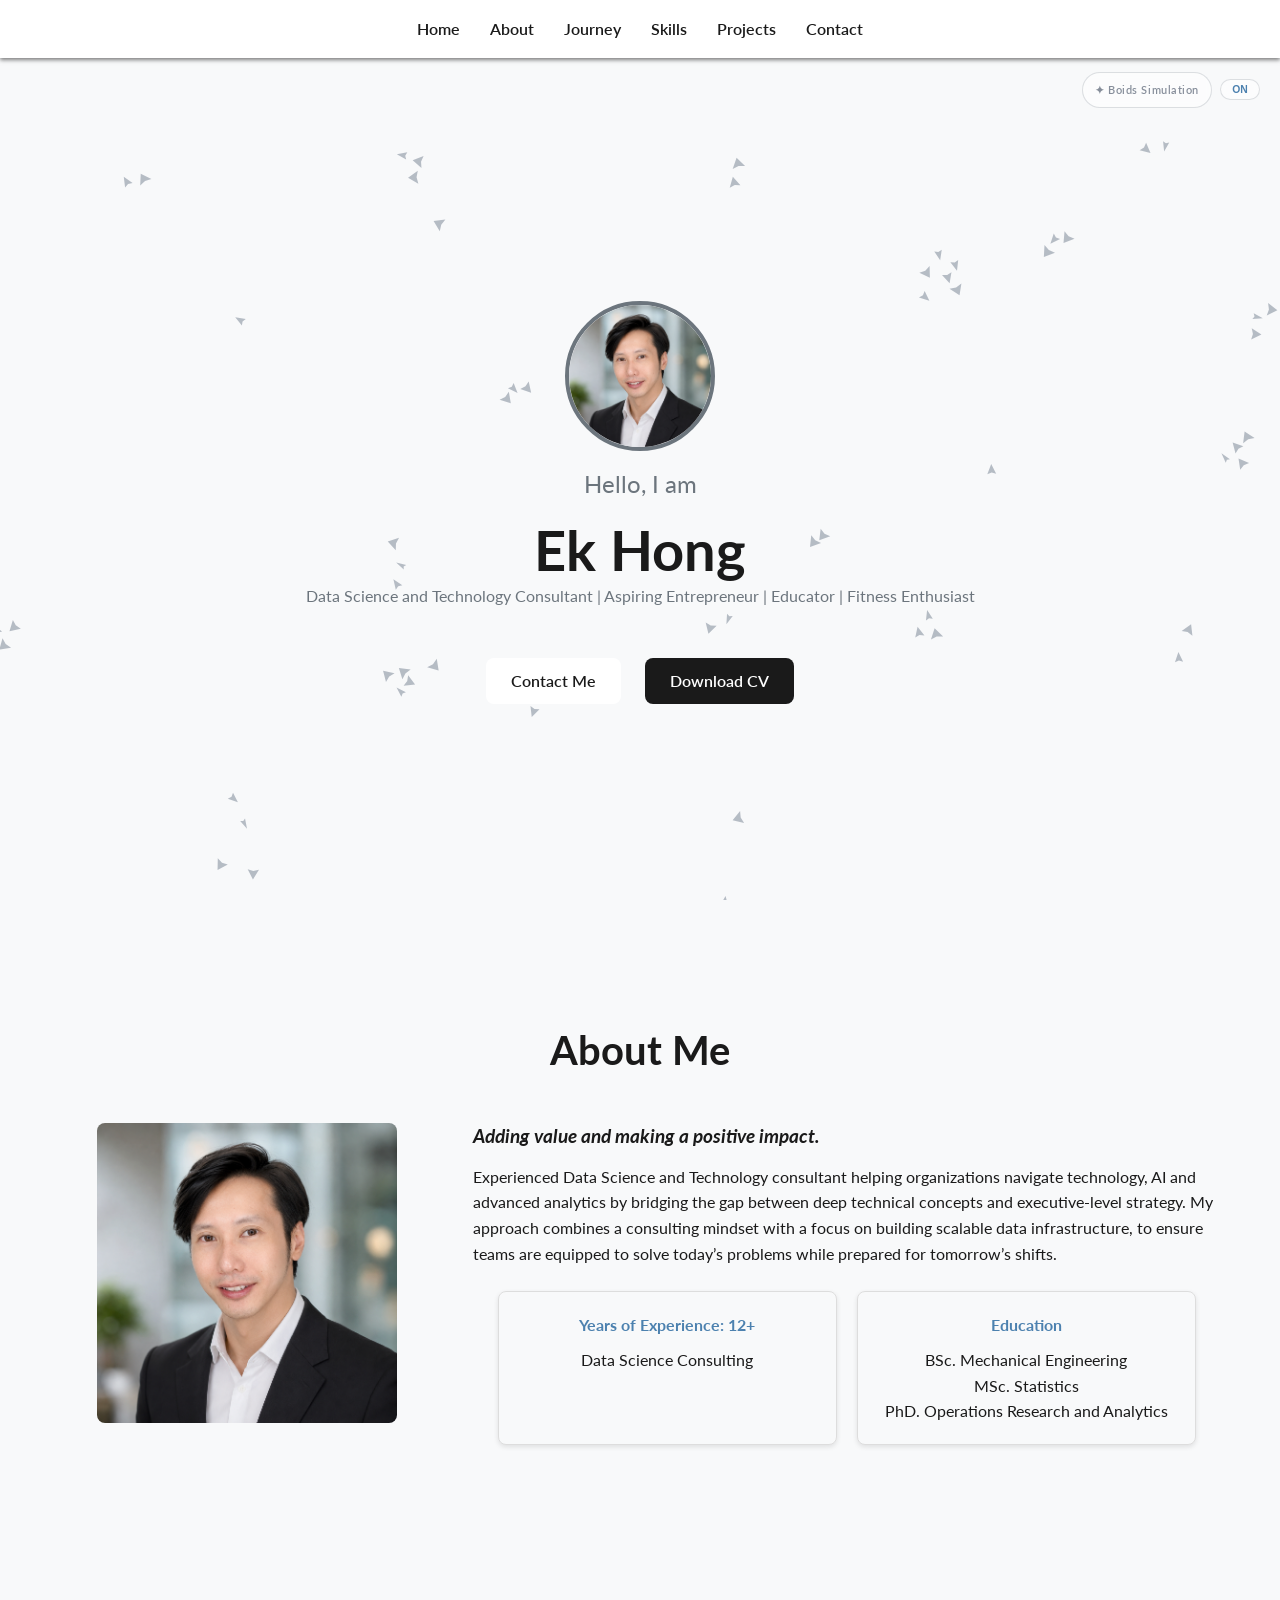
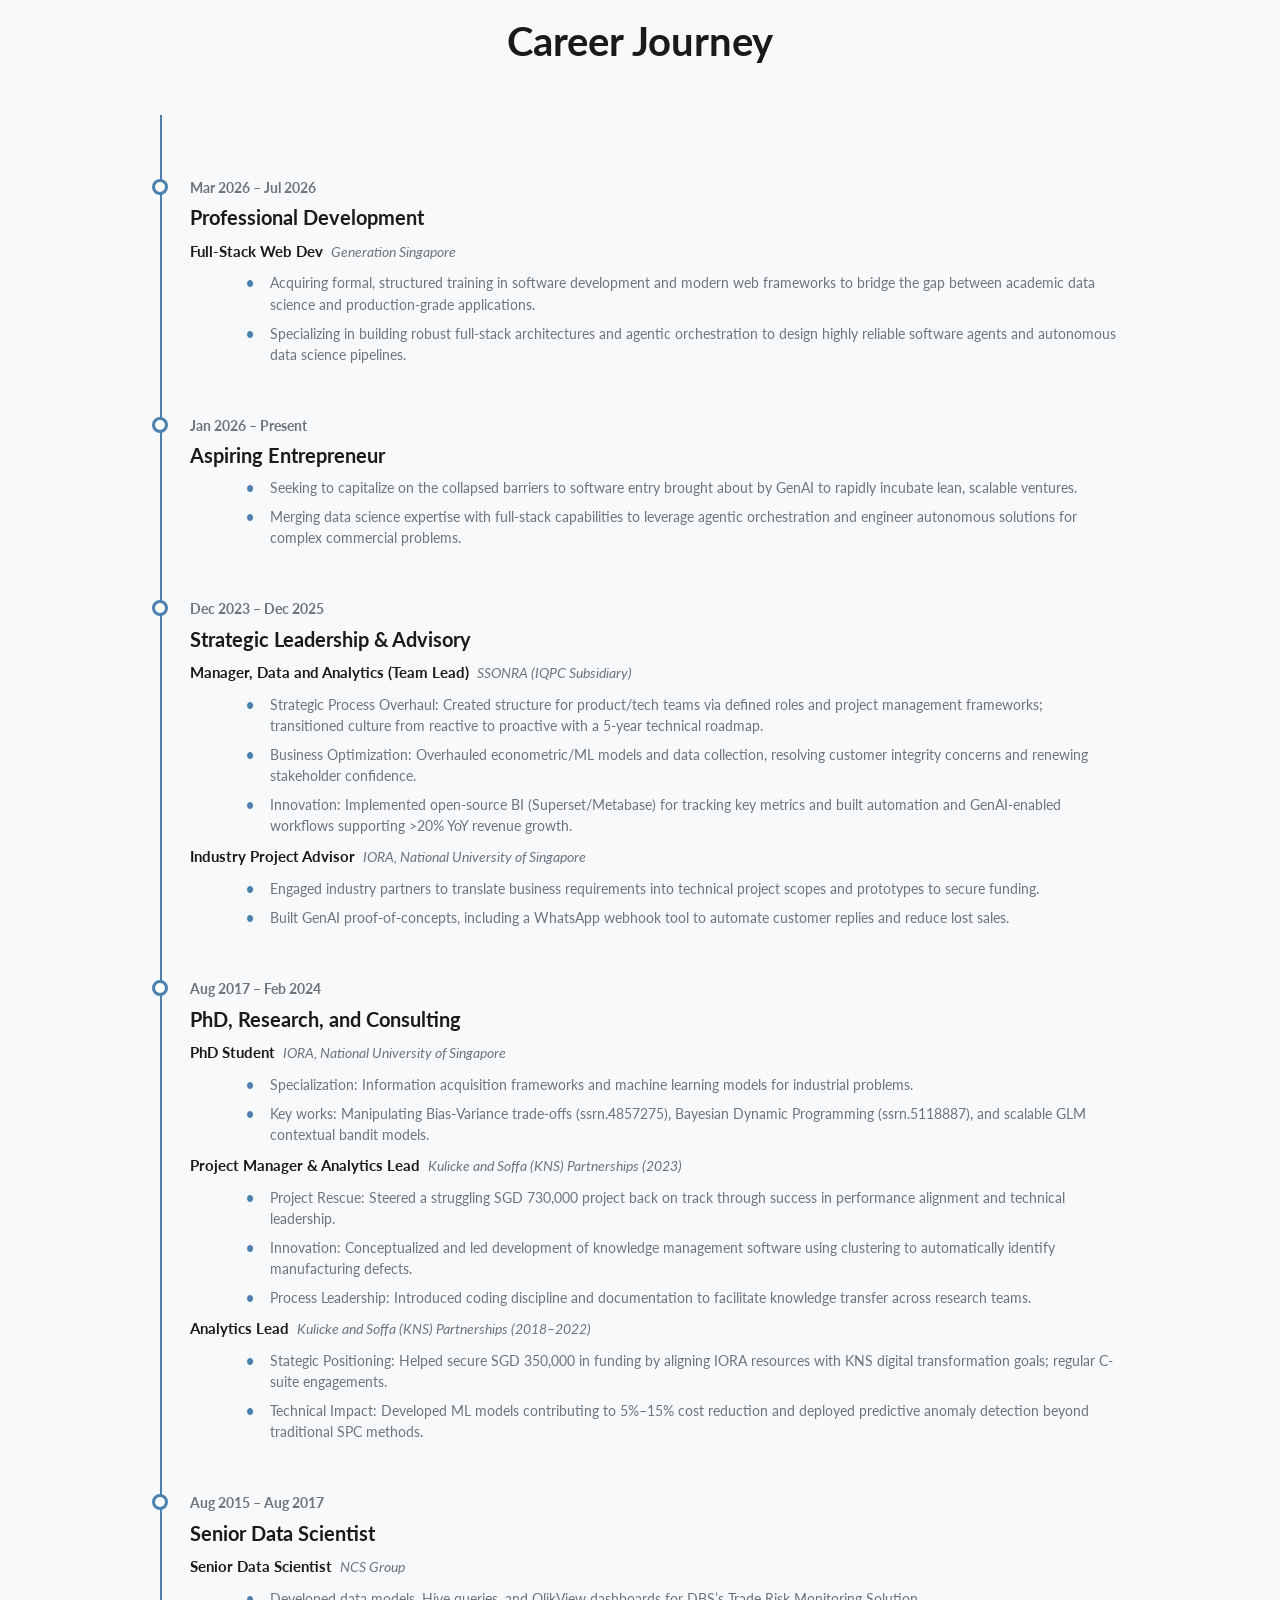
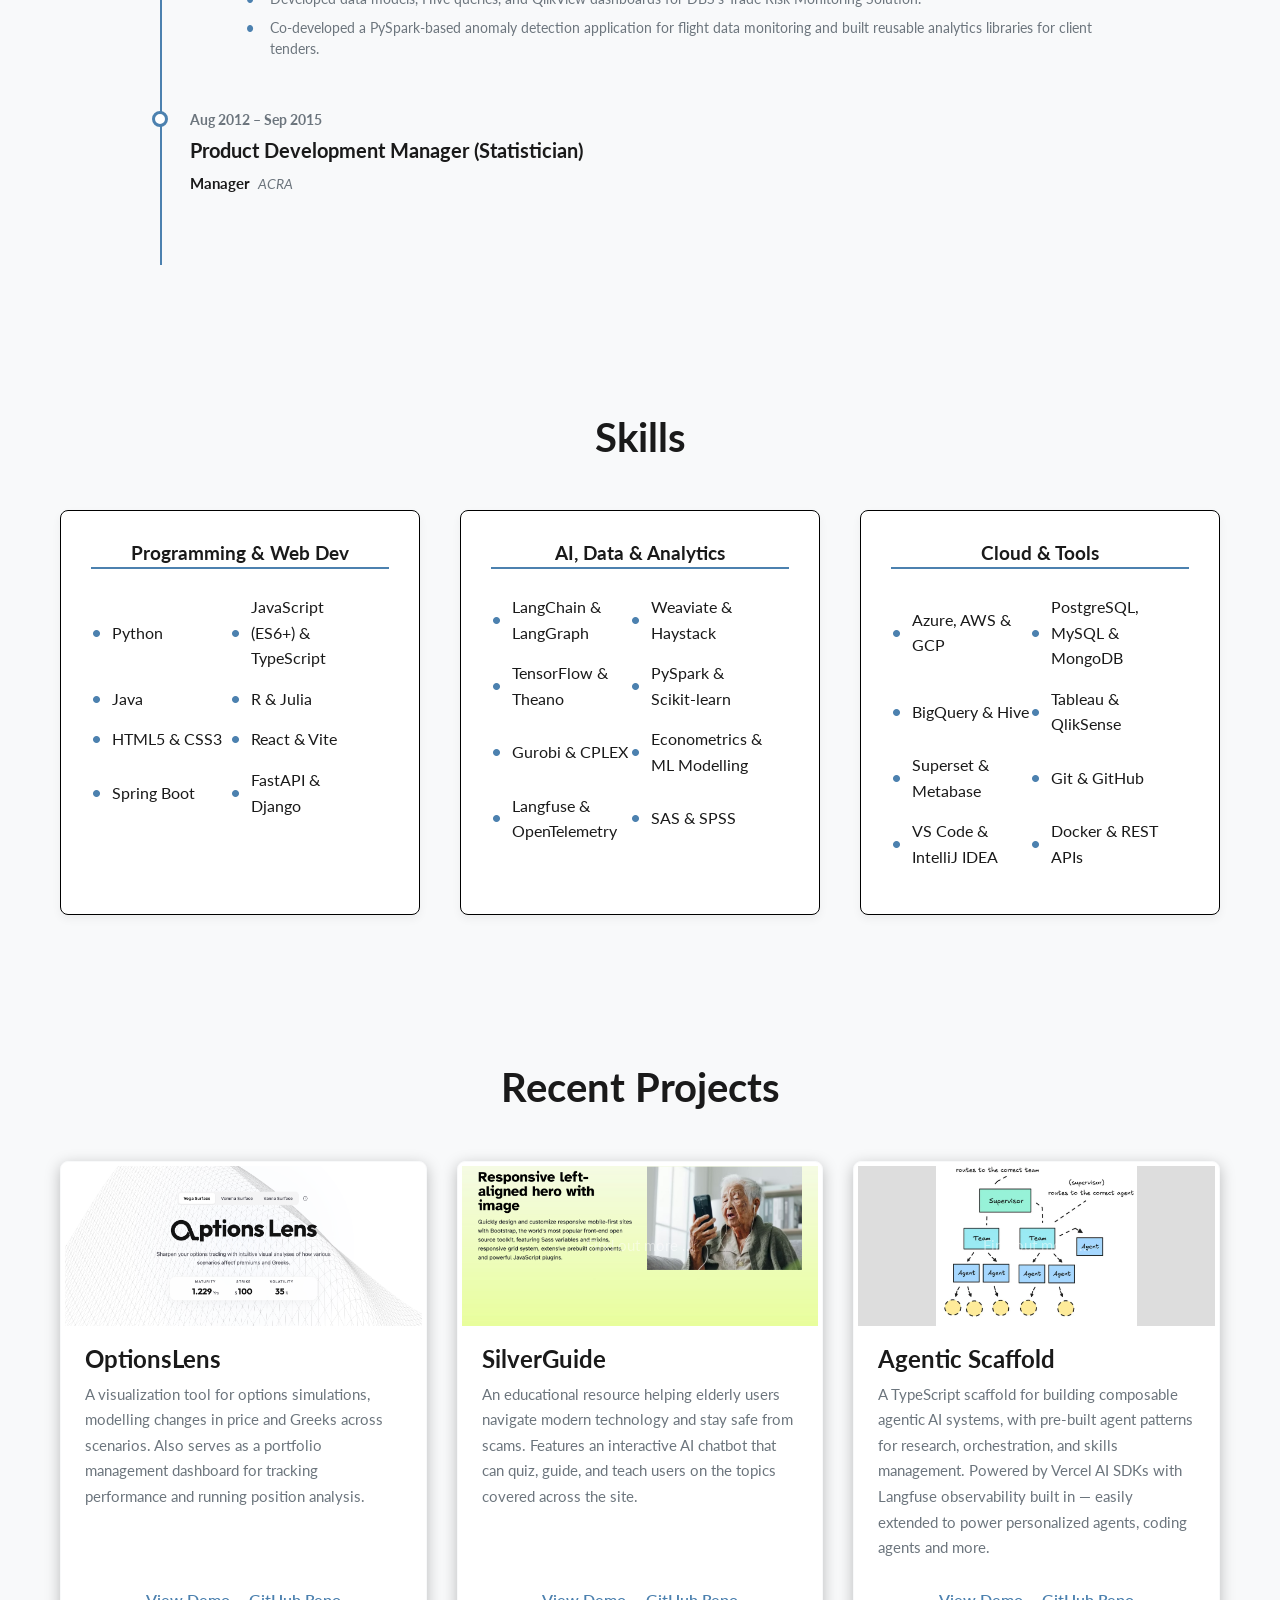
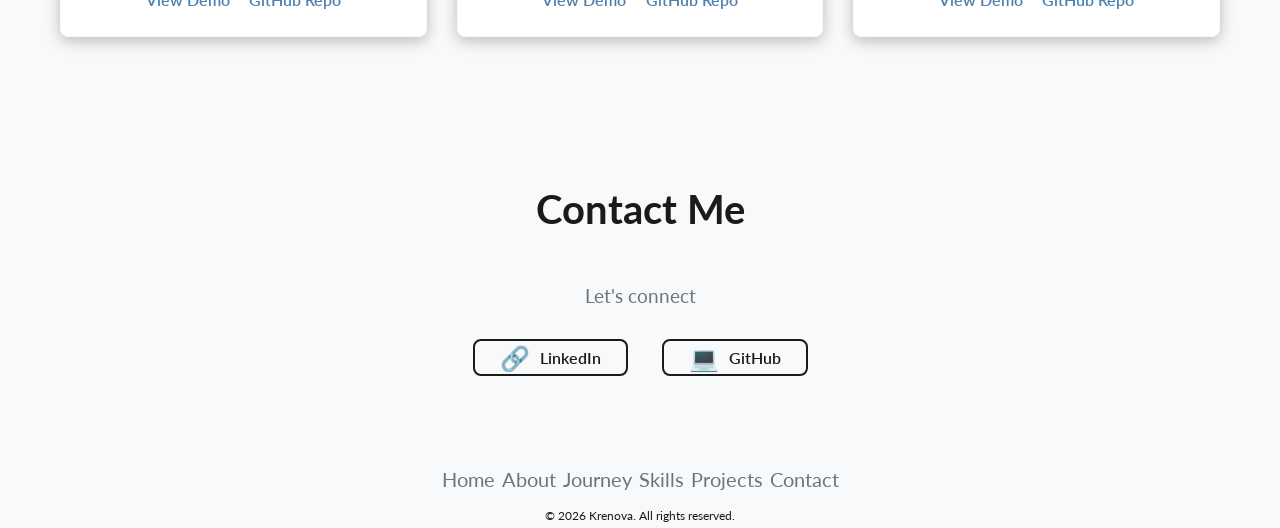
==== commit eb881771: "Add boids simulation toggle functionality and update timeline layout" ====
--- a/index.html
+++ b/index.html
@@ -24,7 +24,8 @@
   <nav>
     <a href="#landing">Home</a>
     <a href="#about">About</a>
-    <a href="#experience">Experience</a>
+    <a href="#timeline">Journey</a>
+    <a href="#skills">Skills</a>
     <a href="#projects">Projects</a>
     <a href="#contact">Contact</a>
   </nav>
@@ -43,7 +44,7 @@
       <p> Data Science and Technology Consultant | Aspiring Entrepreneur | Educator | Fitness Enthusiast </p>
       <div class="cta-group">
         <a href="#contact">Contact Me</a>
-        <a href="#">Download CV</a>
+        <a href="https://github.com/krenova/krenova-portfolio/tree/my-branch-version2/files/cv_online.pdf">Download CV</a>
       </div>
     </div>
   </section>
@@ -63,7 +64,7 @@
       <div class="about-text">
         <h3>Adding value and making a positive impact.</h3>
           <p>
-            I help organisations navigate technology, AI and advanced analytics by bridging the gap between deep technical concepts and executive-level strategy. My approach combines a consulting mindset with a focus on building scalable data infrastructure, ensuring teams are equipped to solve today's problems while prepared for tomorrow's shifts.
+            Experienced Data Science and Technology consultant helping organizations navigate technology, AI and advanced analytics by bridging the gap between deep technical concepts and executive-level strategy. My approach combines a consulting mindset with a focus on building scalable data infrastructure, to ensure teams are equipped to solve today’s problems while prepared for tomorrow’s shifts.
           </p>
          <div class="info-card-container">
           <div class="info-card">
@@ -77,19 +78,131 @@
             <p>PhD. Operations Research and Analytics</p>
           </div>
          </div>
-         <p>
-            Currently recalibrating my skills towards full-stack development, agentic orchestration and harness engineering — with a focus on automating the end-to-end development lifecycle. My goal is to build tools that harness the converging worlds of software engineering and data science to create meaningful impact.
-          </p>
       </div>
     </div>
   </section>
   <!-- ! End of About Me section -->
 
-  <!-- ! Start of Experience section -->
-    <section id="experience" class="section-padding">
+  <!-- ! Start of Timeline section -->
+  <section id="timeline" class="section-padding">
+    <h2>Career Journey</h2>
+    <div class="timeline-container">
+      
+      <!-- Professional Development -->
+      <div class="timeline-item">
+        <div class="timeline-dot"></div>
+        <div class="timeline-date">Mar 2026 – Jul 2026</div>
+        <div class="timeline-content">
+          <h3>Professional Development</h3>
+          <ul class="concurrent-list">
+            <li>
+              <strong>Full-Stack Web Dev</strong><em>Generation Singapore</em>
+              <p class="impact-snippet">Acquiring formal, structured training in software development and modern web frameworks to bridge the gap between academic data science and production-grade applications.</p>
+              <p class="impact-snippet">Specializing in building robust full-stack architectures and agentic orchestration to design highly reliable software agents and autonomous data science pipelines.</p>
+            </li>
+          </ul>
+        </div>
+      </div>
+
+      <!-- Aspiring Entrepreneur -->
+      <div class="timeline-item">
+        <div class="timeline-dot"></div>
+        <div class="timeline-date">Jan 2026 – Present</div>
+        <div class="timeline-content">
+          <h3>Aspiring Entrepreneur</h3>
+          <p class="impact-snippet">Seeking to capitalize on the collapsed barriers to software entry brought about by GenAI to rapidly incubate lean, scalable ventures.</p>
+          <p class="impact-snippet">Merging data science expertise with full-stack capabilities to leverage agentic orchestration and engineer autonomous solutions for complex commercial problems.</p>
+        </div>
+      </div>
+
+      <!-- Strategic Leadership & Advisory -->
+      <div class="timeline-item">
+        <div class="timeline-dot"></div>
+        <div class="timeline-date">Dec 2023 – Dec 2025</div>
+        <div class="timeline-content">
+          <h3>Strategic Leadership & Advisory</h3>
+          <ul class="concurrent-list">
+            <li>
+              <strong>Manager, Data and Analytics (Team Lead)</strong><em>SSONRA (IQPC Subsidiary)</em>
+              <p class="impact-snippet">Strategic Process Overhaul: Created structure for product/tech teams via defined roles and project management frameworks; transitioned culture from reactive to proactive with a 5-year technical roadmap.</p>
+              <p class="impact-snippet">Business Optimization: Overhauled econometric/ML models and data collection, resolving customer integrity concerns and renewing stakeholder confidence.</p>
+              <p class="impact-snippet">Innovation: Implemented open-source BI (Superset/Metabase) for tracking key metrics and built automation and GenAI-enabled workflows supporting >20% YoY revenue growth.</p>
+            </li>
+            <li>
+              <strong>Industry Project Advisor</strong><em>IORA, National University of Singapore</em>
+              <p class="impact-snippet">Engaged industry partners to translate business requirements into technical project scopes and prototypes to secure funding.</p>
+              <p class="impact-snippet">Built GenAI proof-of-concepts, including a WhatsApp webhook tool to automate customer replies and reduce lost sales.</p>
+            </li>
+          </ul>
+        </div>
+      </div>
+
+      <!-- PhD & Consulting -->
+      <div class="timeline-item">
+        <div class="timeline-dot"></div>
+        <div class="timeline-date">Aug 2017 – Feb 2024</div>
+        <div class="timeline-content">
+          <h3>PhD, Research, and Consulting</h3>
+          <ul class="concurrent-list">
+            <li>
+              <strong>PhD Student</strong><em>IORA, National University of Singapore</em>
+              <p class="impact-snippet">Specialization: Information acquisition frameworks and machine learning models for industrial problems.</p>
+              <p class="impact-snippet">Key works: Manipulating Bias-Variance trade-offs (ssrn.4857275), Bayesian Dynamic Programming (ssrn.5118887), and scalable GLM contextual bandit models.</p>
+            </li>
+            <li>
+              <strong>Project Manager & Analytics Lead</strong><em>Kulicke and Soffa (KNS) Partnerships (2023)</em>
+              <p class="impact-snippet">Project Rescue: Steered a struggling SGD 730,000 project back on track through success in performance alignment and technical leadership.</p>
+              <p class="impact-snippet">Innovation: Conceptualized and led development of knowledge management software using clustering to automatically identify manufacturing defects.</p>
+              <p class="impact-snippet">Process Leadership: Introduced coding discipline and documentation to facilitate knowledge transfer across research teams.</p>
+            </li>
+            <li>
+              <strong>Analytics Lead</strong><em>Kulicke and Soffa (KNS) Partnerships (2018–2022)</em>
+              <p class="impact-snippet">Stategic Positioning: Helped secure SGD 350,000 in funding by aligning IORA resources with KNS digital transformation goals; regular C-suite engagements.</p>
+              <p class="impact-snippet">Technical Impact: Developed ML models contributing to 5%–15% cost reduction and deployed predictive anomaly detection beyond traditional SPC methods.</p>
+            </li>
+          </ul>
+        </div>
+      </div>
+
+      <!-- Senior Data Scientist -->
+      <div class="timeline-item">
+        <div class="timeline-dot"></div>
+        <div class="timeline-date">Aug 2015 – Aug 2017</div>
+        <div class="timeline-content">
+          <h3>Senior Data Scientist</h3>
+          <ul class="concurrent-list">
+            <li>
+              <strong>Senior Data Scientist</strong><em>NCS Group</em>
+              <p class="impact-snippet">Developed data models, Hive queries, and QlikView dashboards for DBS’s Trade Risk Monitoring Solution.</p>
+              <p class="impact-snippet">Co-developed a PySpark-based anomaly detection application for flight data monitoring and built reusable analytics libraries for client tenders.</p>
+            </li>
+          </ul>
+        </div>
+      </div>
+
+      <!-- Product Development Manager -->
+      <div class="timeline-item">
+        <div class="timeline-dot"></div>
+        <div class="timeline-date">Aug 2012 – Sep 2015</div>
+        <div class="timeline-content">
+          <h3>Product Development Manager (Statistician)</h3>
+          <ul class="concurrent-list">
+            <li>
+              <strong>Manager</strong><em>ACRA</em>
+            </li>
+          </ul>
+        </div>
+      </div>
+
+    </div>
+  </section>
+  <!-- ! End of Timeline section -->
+
+  <!-- ! Start of Skills section -->
+    <section id="skills" class="section-padding">
       <h2>Skills</h2>
-      <div class="experience-container">
-         <div class="experience-card">
+      <div class="skills-container">
+         <div class="skills-card">
              <h3>Programming &amp; Web Dev</h3>
               <ul class="skills-list">
                 <li>Python</li>
@@ -102,7 +215,7 @@
                 <li>FastAPI &amp; Django</li>
               </ul>
          </div>
-         <div class="experience-card">
+         <div class="skills-card">
              <h3>AI, Data &amp; Analytics</h3>
               <ul class="skills-list">
                 <li>LangChain &amp; LangGraph</li>
@@ -115,7 +228,7 @@
                 <li>SAS &amp; SPSS</li>
               </ul>
          </div>
-         <div class="experience-card">
+         <div class="skills-card">
              <h3>Cloud &amp; Tools</h3>
               <ul class="skills-list">
                 <li>Azure, AWS &amp; GCP</li>
@@ -131,7 +244,7 @@
          </div>
       </div>
     </section>
-  <!-- ! End of Experience section -->
+  <!-- ! End of Skills section -->
 
   <!-- ! Start of Projects section -->
   <section id="projects" class="section-padding">
@@ -191,7 +304,12 @@
 
   <!-- Boids info badge -->
   <div id="boids-info">
-    <span class="boids-label">✦ Boids Simulation</span>
+    <div class="boids-controls">
+      <span class="boids-label">✦ Boids Simulation</span>
+      <button id="boids-toggle" title="Toggle Simulation" aria-label="Toggle Simulation">
+        <span class="toggle-icon">ON</span>
+      </button>
+    </div>
     <div class="boids-desc">
       <strong>Craig Reynolds' Boids (1986)</strong> generates the flocking behaviour using three emergent rules: <em>separation</em>, <em>alignment</em>, and <em>cohesion</em>. Despite the simplicity, it has informed research in collective animal behaviour, swarm robotics, crowd dynamics, epidemiological modelling, and autonomous vehicle coordination.
     </div>
@@ -203,7 +321,8 @@
       <!-- TODO page links -->
       <a href="#landing">Home</a>
       <a href="#about">About</a>
-      <a href="#experience">Experience</a>
+      <a href="#timeline">Journey</a>
+      <a href="#skills">Skills</a>
       <a href="#projects">Projects</a>
       <a href="#contact">Contact</a>
     </div>
--- a/css/styles.css
+++ b/css/styles.css
@@ -91,7 +91,10 @@
 
 /* only applies to the landing identifiers or id="landing" */
 #landing {
-    min-height: 80dvh; /* dvh = Dynamic View Hieght, where height will be responsive to your */
+    min-height: 100dvh; /* full viewport — About Me only visible on scroll */
+    display: flex;
+    flex-direction: column;
+    justify-content: center; /* vertical centering within the 80dvh */
     align-items: center;
     text-align: center;
     border-radius: 0 0 2rem 2rem; /* top-left, top-right, btm-right, btm-left */
@@ -273,20 +276,20 @@
 
 
 /************************************************************************************/
-/* --- Experience Section--- */
+/* --- Skills Section--- */
 /************************************************************************************/
     
-#experience {
-}
-
-.experience-container {
+#skills {
+}
+
+.skills-container {
     display: flex;
     gap:2.5rem;
     /* align-items: center; /* vertical align inside row layout */
     justify-items: center; /* align content center horizontally */
 }
 
-.experience-card {
+.skills-card {
     border: 1px solid black;
     flex: 1;
     min-width: 18.75rem;
@@ -297,7 +300,7 @@
     text-align: center;
 }
 
-.experience-card h3 {
+.skills-card h3 {
     color: var(--primary-color);
     margin-bottom: 1.5625rem;
     border-bottom: 0.125rem solid var(--accent-color);
@@ -515,6 +518,39 @@
     align-items: flex-end; /* right-align the card under the pill */
     gap: 0.5rem;
     cursor: default;
+}
+
+.boids-controls {
+    display: flex;
+    align-items: center;
+    gap: 0.5rem;
+}
+
+#boids-toggle {
+    background: rgba(255, 255, 255, 0.55);
+    backdrop-filter: blur(4px);
+    border: 1px solid rgba(37, 50, 72, 0.15);
+    border-radius: 2rem;
+    padding: 0.25rem 0.6rem;
+    cursor: pointer;
+    font-size: 0.65rem;
+    font-weight: 800;
+    color: var(--accent-color);
+    transition: all var(--transition-speed);
+    display: flex;
+    align-items: center;
+    justify-content: center;
+    min-width: 2.5rem;
+}
+
+#boids-toggle:hover {
+    background: rgba(255, 255, 255, 0.82);
+    border-color: var(--accent-color);
+}
+
+#boids-toggle.off {
+    color: var(--secondary-color);
+    opacity: 0.7;
 }
 
 .boids-label {
@@ -598,6 +634,142 @@
 
 
 
+/* --- Timeline (Grouped Layout by Default) --- */
+.timeline-container {
+    max-width: 1000px;
+    margin: 0 auto;
+    position: relative;
+    padding: 2.5rem 0;
+}
+
+.timeline-container::after {
+    content: '';
+    position: absolute;
+    width: 2px;
+    background: var(--accent-color);
+    top: 0;
+    bottom: 0;
+    left: 20px;
+    margin-left: 0;
+}
+
+.timeline-item {
+    padding: 1.25rem 20px 1.25rem 50px;
+    position: relative;
+    background-color: inherit;
+    width: 100%;
+    text-align: left;
+}
+
+/* Base Dot (Left-aligned for Grouped) */
+.timeline-dot {
+    position: absolute;
+    width: 1rem;
+    height: 1rem;
+    background-color: var(--white);
+    border: 3px solid var(--accent-color);
+    top: 1.5rem;
+    border-radius: 50%;
+    z-index: 10;
+    left: 12px;
+}
+
+.timeline-date {
+    font-size: 0.9rem;
+    color: var(--secondary-color);
+    margin-bottom: 0.3rem;
+    font-weight: 700;
+}
+
+.timeline-content h3 {
+    margin: 0.3rem 0;
+    font-size: 1.25rem;
+    color: var(--primary-color);
+}
+
+.timeline-content p {
+    margin: 0;
+    color: var(--secondary-color);
+    font-style: italic;
+}
+
+.concurrent-list {
+    list-style: none;
+    padding: 0;
+    margin: 0.5rem 0 0 0;
+    text-align: inherit;
+}
+
+.concurrent-list li {
+    margin-bottom: 0.5rem;
+    font-size: 0.95rem;
+}
+
+.concurrent-list li strong {
+    display: inline-block;
+    color: var(--primary-color);
+}
+
+.concurrent-list li em {
+    display: inline-block;
+    font-size: 0.9rem;
+    color: var(--secondary-color);
+    margin-left: 0.5rem;
+    font-style: italic;
+}
+
+/* Specific styling for achievements/impact within roles */
+.timeline-content .impact-snippet {
+    display: block;
+    margin: 0.5rem 0 0.5rem 5rem !important; /* Specificity and extra depth - Updated to 5rem */
+    font-size: 0.88rem;
+    line-height: 1.5;
+    color: var(--secondary-color);
+    font-style: normal;
+    position: relative;
+    width: auto;
+}
+
+.timeline-content .impact-snippet::before {
+    content: "•";
+    color: var(--accent-color);
+    position: absolute;
+    left: -1.5rem;
+    font-weight: bold;
+}
+
+/* --- Timeline V2 (Alternating Layout for Desktop) --- */
+@media (min-width: 56.26rem) {
+    .timeline-v2.timeline-container::after {
+        left: 50%;
+        margin-left: -1px;
+    }
+
+    .timeline-v2 .timeline-item {
+        width: 50%;
+        padding: 1.25rem 3.125rem;
+    }
+
+    .timeline-v2 .timeline-item.left {
+        left: 0;
+        text-align: right;
+    }
+
+    .timeline-v2 .timeline-item.right {
+        left: 50%;
+        text-align: left;
+    }
+
+    .timeline-v2 .timeline-item.left .timeline-dot {
+        right: -0.5rem;
+        left: auto;
+    }
+
+    .timeline-v2 .timeline-item.right .timeline-dot {
+        left: -0.5rem;
+    }
+}
+
 /************************************************************************************/
 /* --- Responsive Design (Media Queries)--- */
 /************************************************************************************/
@@ -608,8 +780,29 @@
     white-space: nowrap;
     }
 
-    .experience-container {
+    .skills-container {
     flex-direction: column;
+    }
+
+    /* Timeline Mobile Reset */
+    .timeline-container::after {
+        left: 20px;
+    }
+
+    .timeline-item {
+        width: 100%;
+        padding-left: 50px;
+        padding-right: 20px;
+        text-align: left !important;
+    }
+
+    .timeline-item.right {
+        left: 0;
+    }
+
+    .timeline-dot {
+        left: 12px !important;
+        right: auto !important;
     }
 
     .skills-list li {
@@ -628,7 +821,7 @@
     flex-direction: column;
     }
 
-    .experience-container {
+    .skills-container {
     flex-direction: column;
     }
 
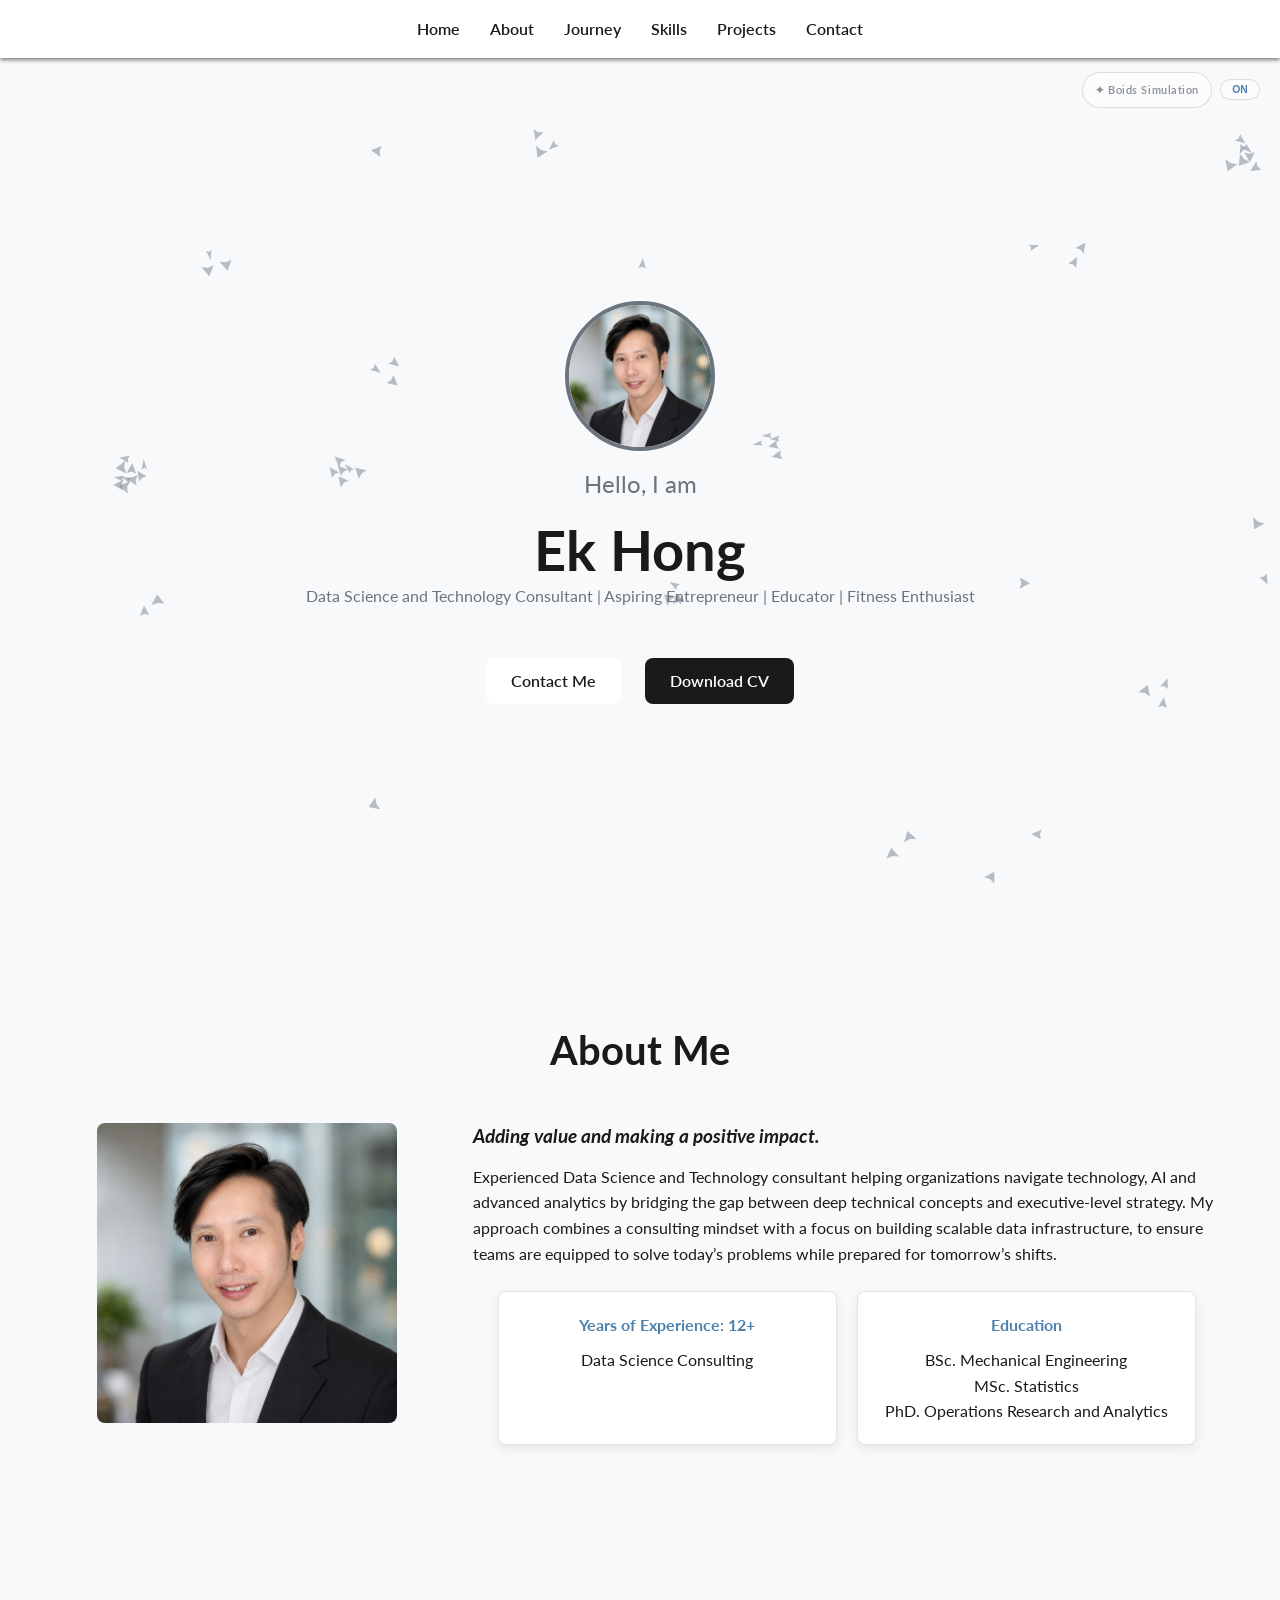
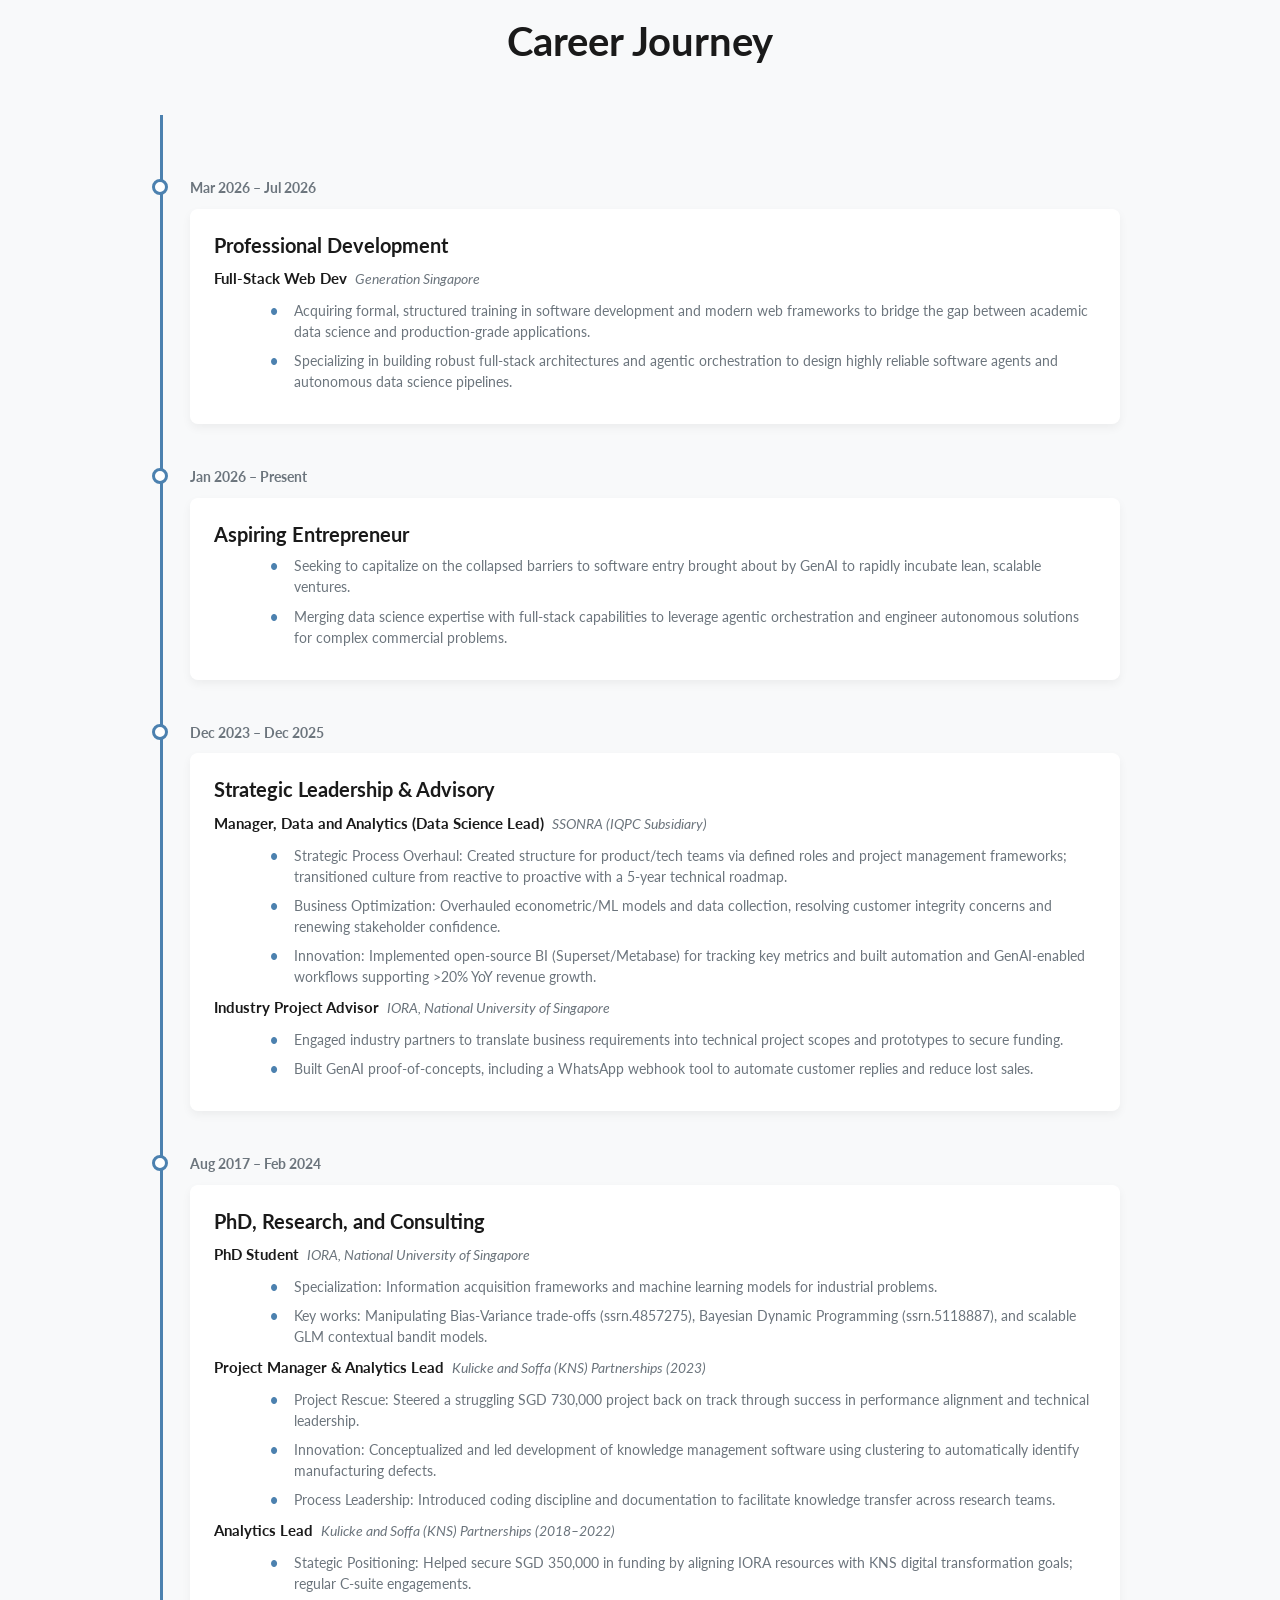
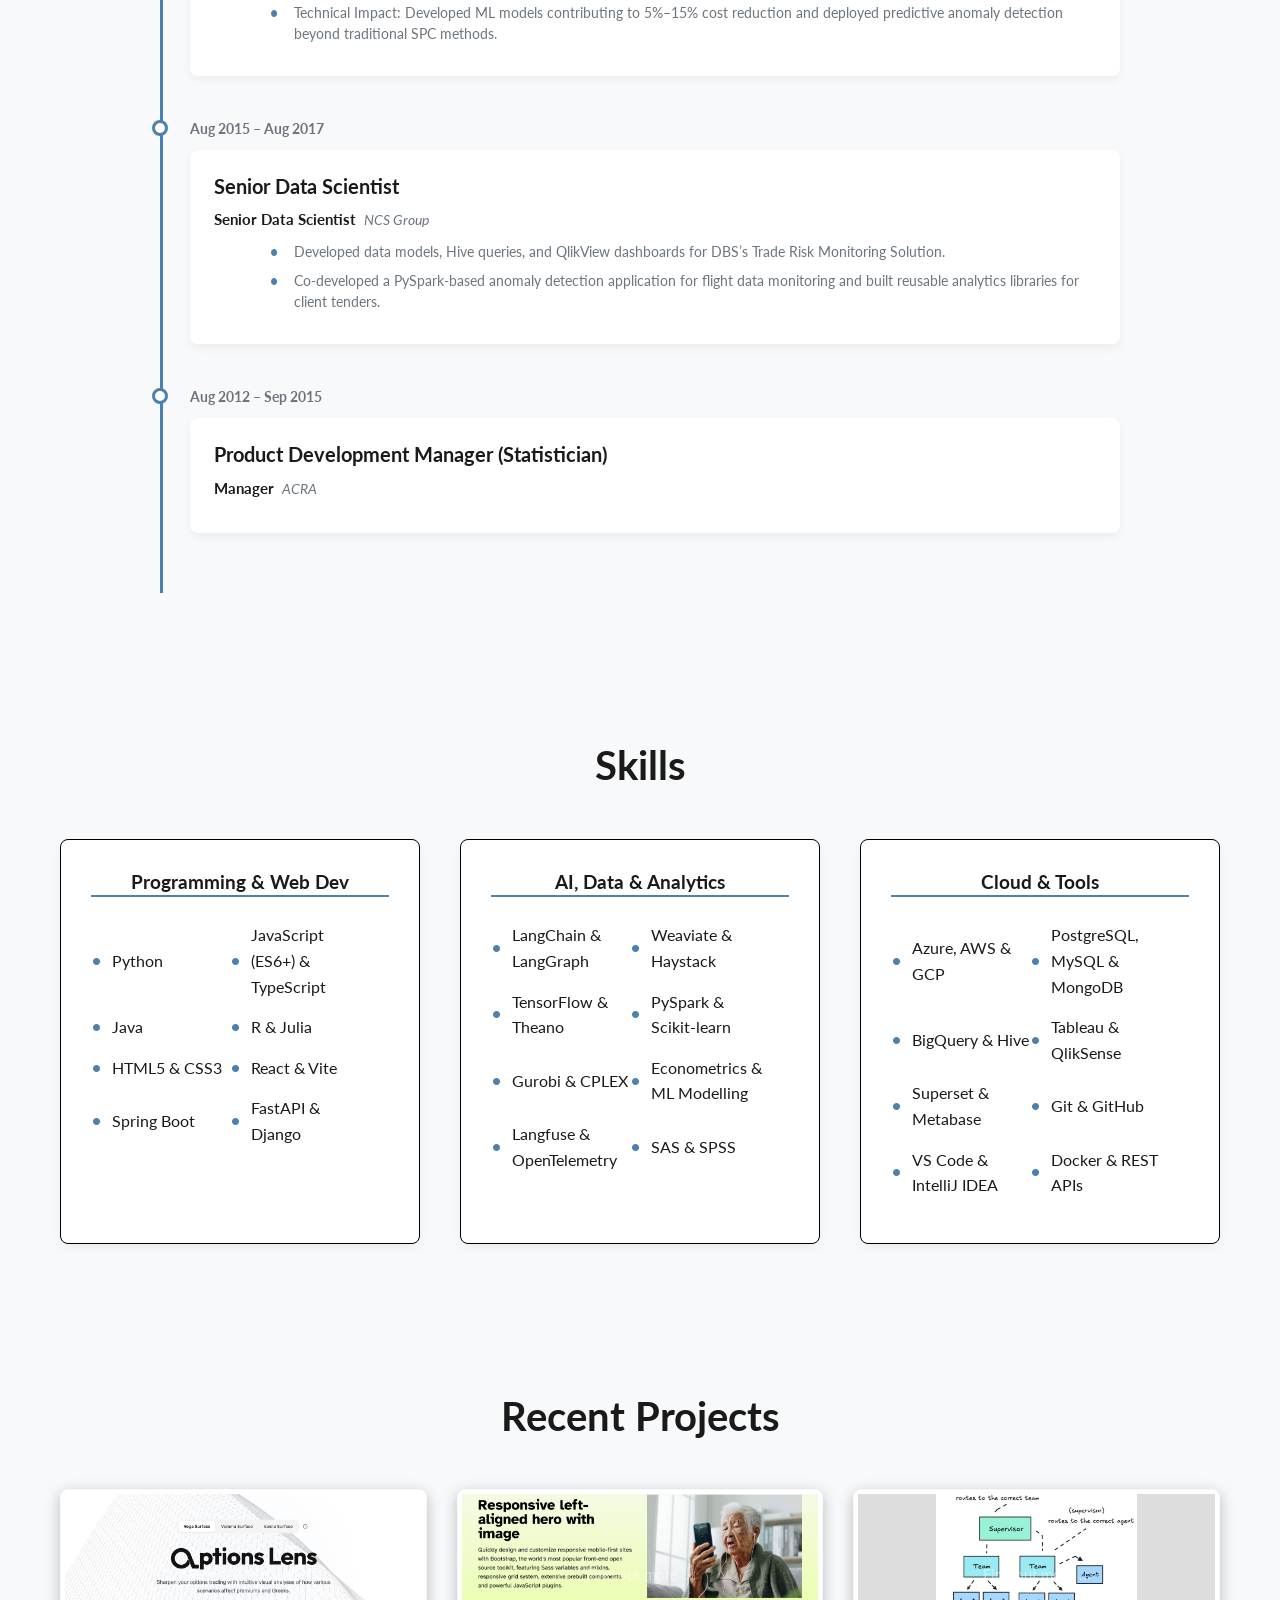
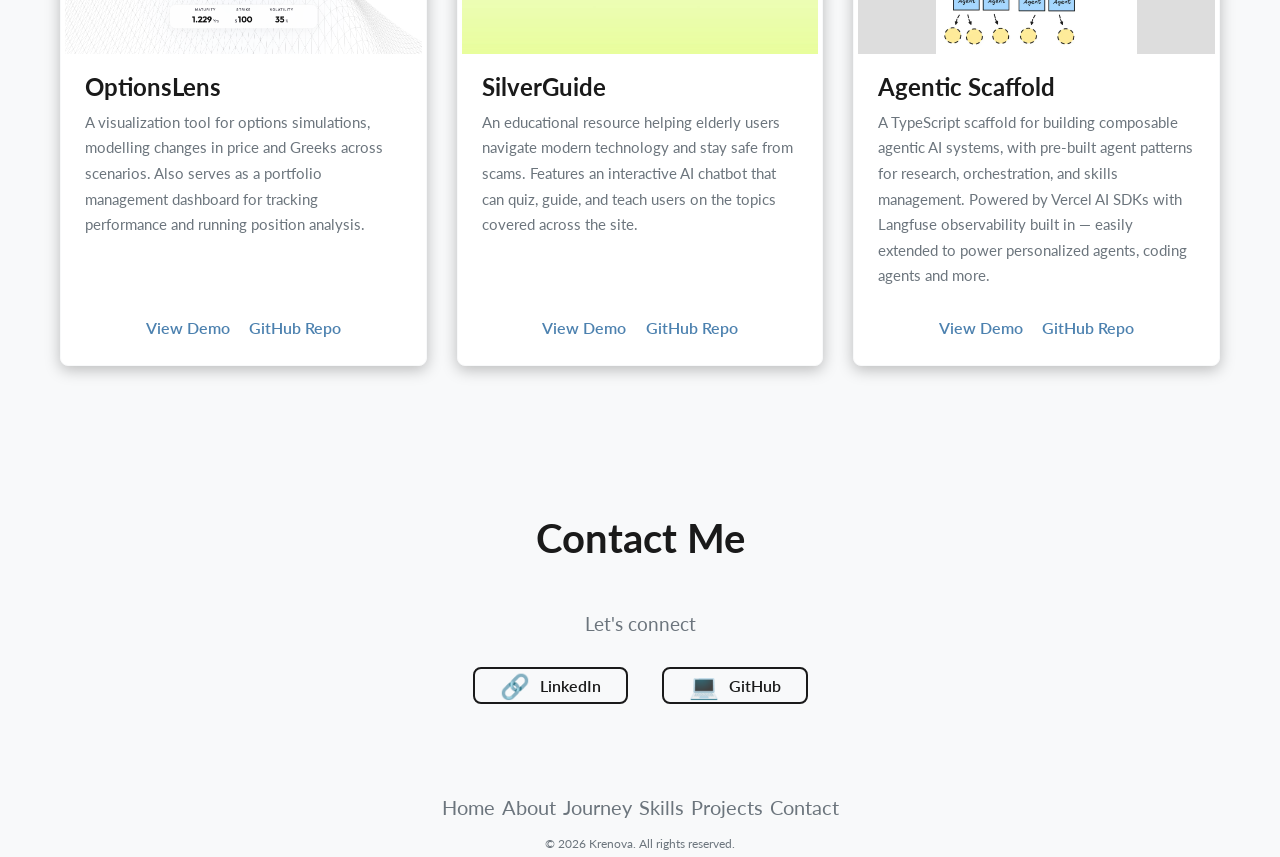
==== commit 9060d520: "Fix timeline cards and line visibility" ====
--- a/index.html
+++ b/index.html
@@ -123,7 +123,7 @@
           <h3>Strategic Leadership & Advisory</h3>
           <ul class="concurrent-list">
             <li>
-              <strong>Manager, Data and Analytics (Team Lead)</strong><em>SSONRA (IQPC Subsidiary)</em>
+              <strong>Manager, Data and Analytics (Data Science Lead)</strong><em>SSONRA (IQPC Subsidiary)</em>
               <p class="impact-snippet">Strategic Process Overhaul: Created structure for product/tech teams via defined roles and project management frameworks; transitioned culture from reactive to proactive with a 5-year technical roadmap.</p>
               <p class="impact-snippet">Business Optimization: Overhauled econometric/ML models and data collection, resolving customer integrity concerns and renewing stakeholder confidence.</p>
               <p class="impact-snippet">Innovation: Implemented open-source BI (Superset/Metabase) for tracking key metrics and built automation and GenAI-enabled workflows supporting >20% YoY revenue growth.</p>
--- a/css/styles.css
+++ b/css/styles.css
@@ -258,13 +258,13 @@
     }
 
     .info-card {
-    border: 1px solid #ddd;
+    border: 1px solid rgba(0,0,0,0.1);
     border-radius: var(--border-radius);
-    background-color: var(--light-bg-color);
+    background-color: var(--white);
     text-align: center;
     flex: 1;
     padding: 1.25rem;
-    box-shadow: 0 0.125rem 0.3125rem rgba(0,0,0,0.1);
+    box-shadow: 0 4px 12px rgba(0,0,0,0.08);
     }
 
 .info-card h4 {
@@ -624,7 +624,7 @@
 footer p {
     font-size: 0.75rem;
     margin-top: 0.625rem;
-    color: var(--sco)
+    color: var(--secondary-color);
 }
 
 /************************************************************************************/
@@ -645,12 +645,14 @@
 .timeline-container::after {
     content: '';
     position: absolute;
-    width: 2px;
+    width: 3px;
     background: var(--accent-color);
     top: 0;
     bottom: 0;
     left: 20px;
     margin-left: 0;
+    z-index: 1;
+    opacity: 1;
 }
 
 .timeline-item {
@@ -681,8 +683,17 @@
     font-weight: 700;
 }
 
+.timeline-content {
+    background-color: var(--white);
+    padding: 1.5rem;
+    border-radius: var(--border-radius);
+    box-shadow: 0 4px 10px rgba(0,0,0,0.05);
+    margin-top: 0.5rem;
+    overflow: visible; /* Ensure bullets/shadows aren't clipped */
+}
+
 .timeline-content h3 {
-    margin: 0.3rem 0;
+    margin: 0 0 0.5rem 0;
     font-size: 1.25rem;
     color: var(--primary-color);
 }
@@ -742,7 +753,8 @@
 @media (min-width: 56.26rem) {
     .timeline-v2.timeline-container::after {
         left: 50%;
-        margin-left: -1px;
+        margin-left: -1.5px;
+        width: 3px;
     }
 
     .timeline-v2 .timeline-item {
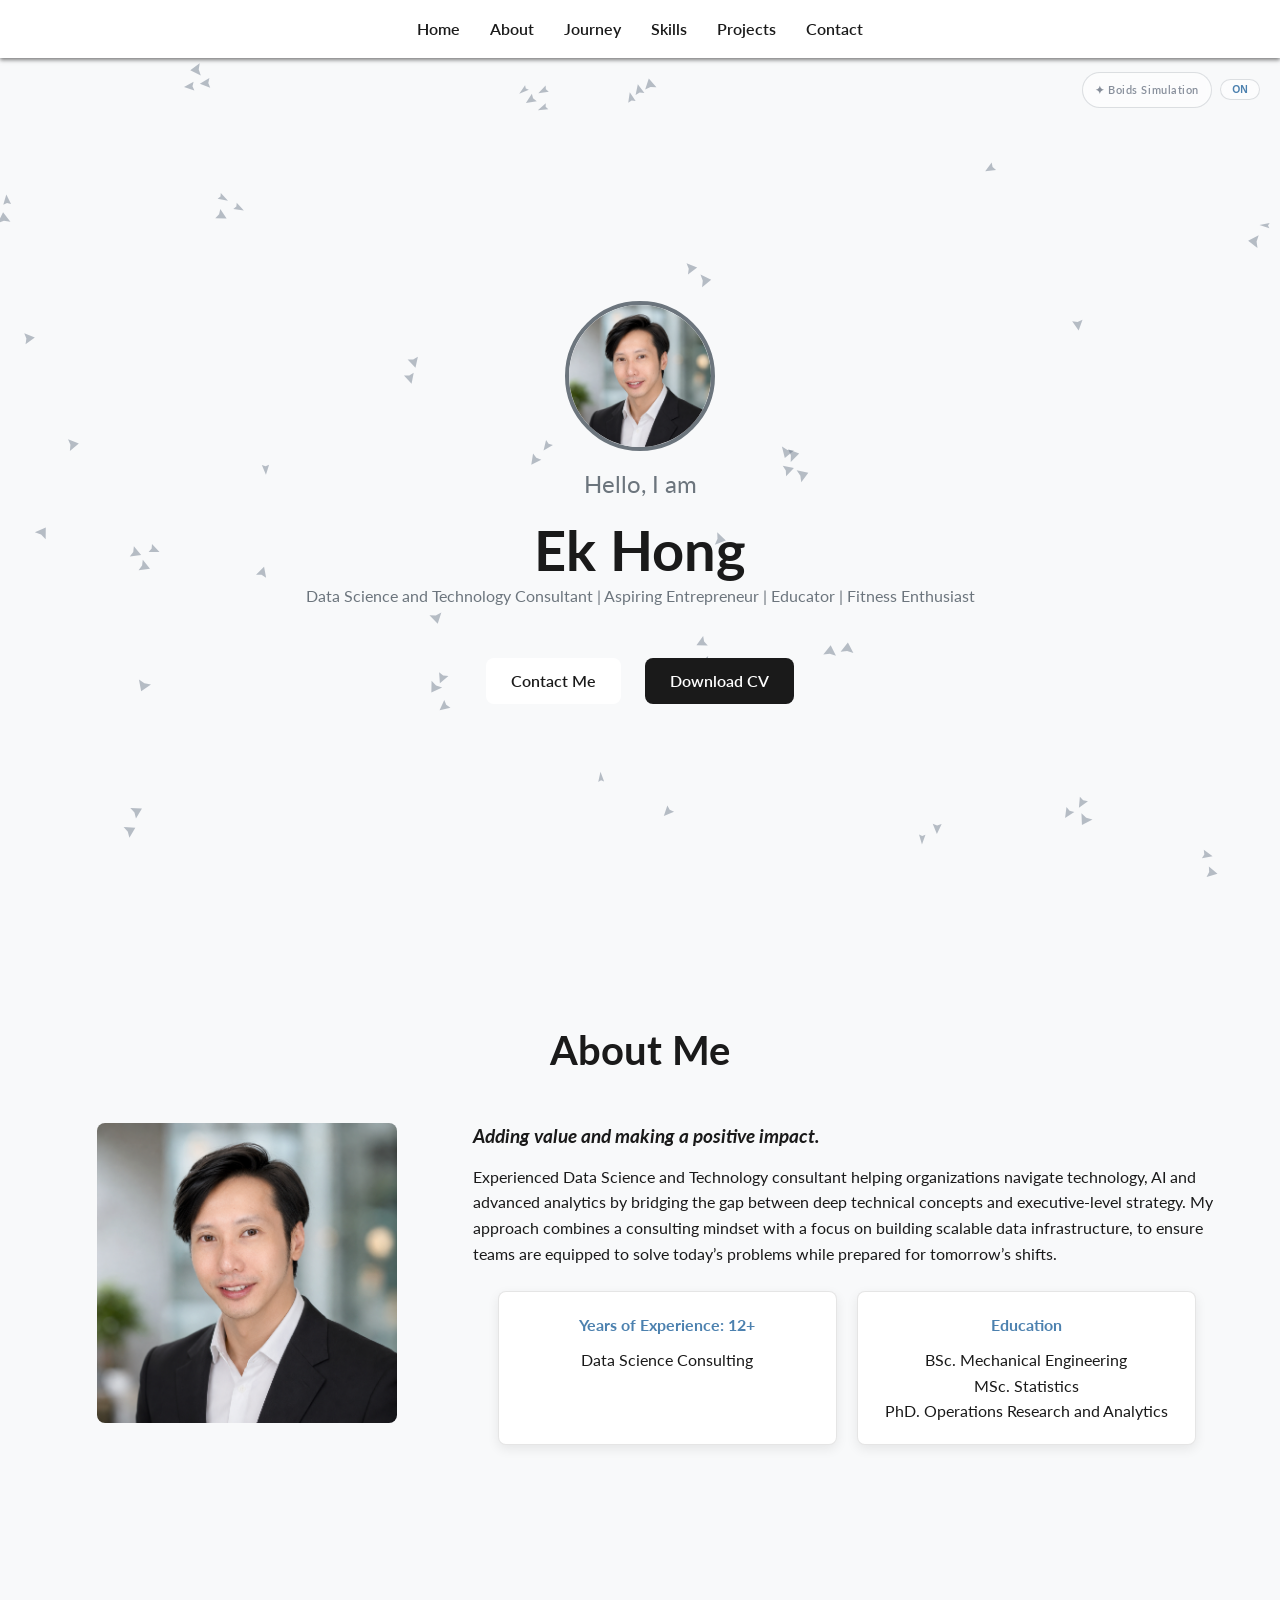
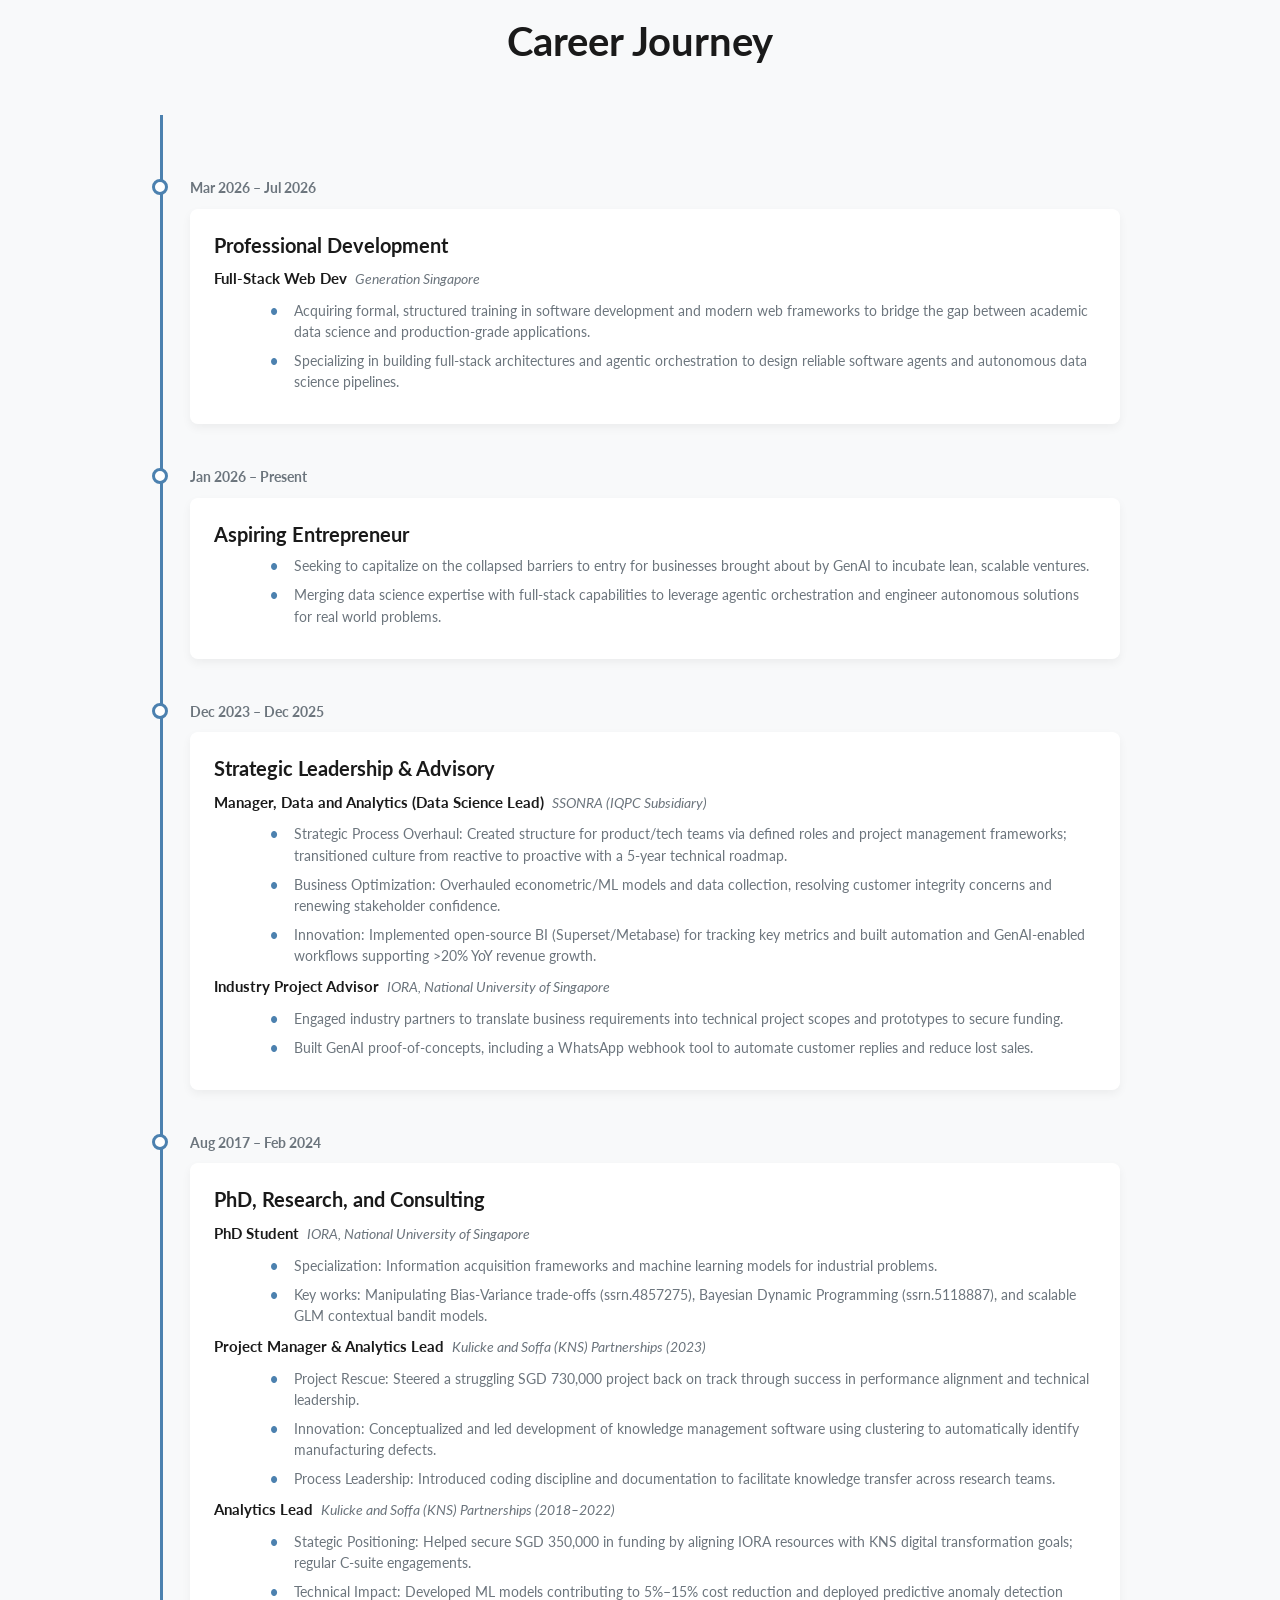
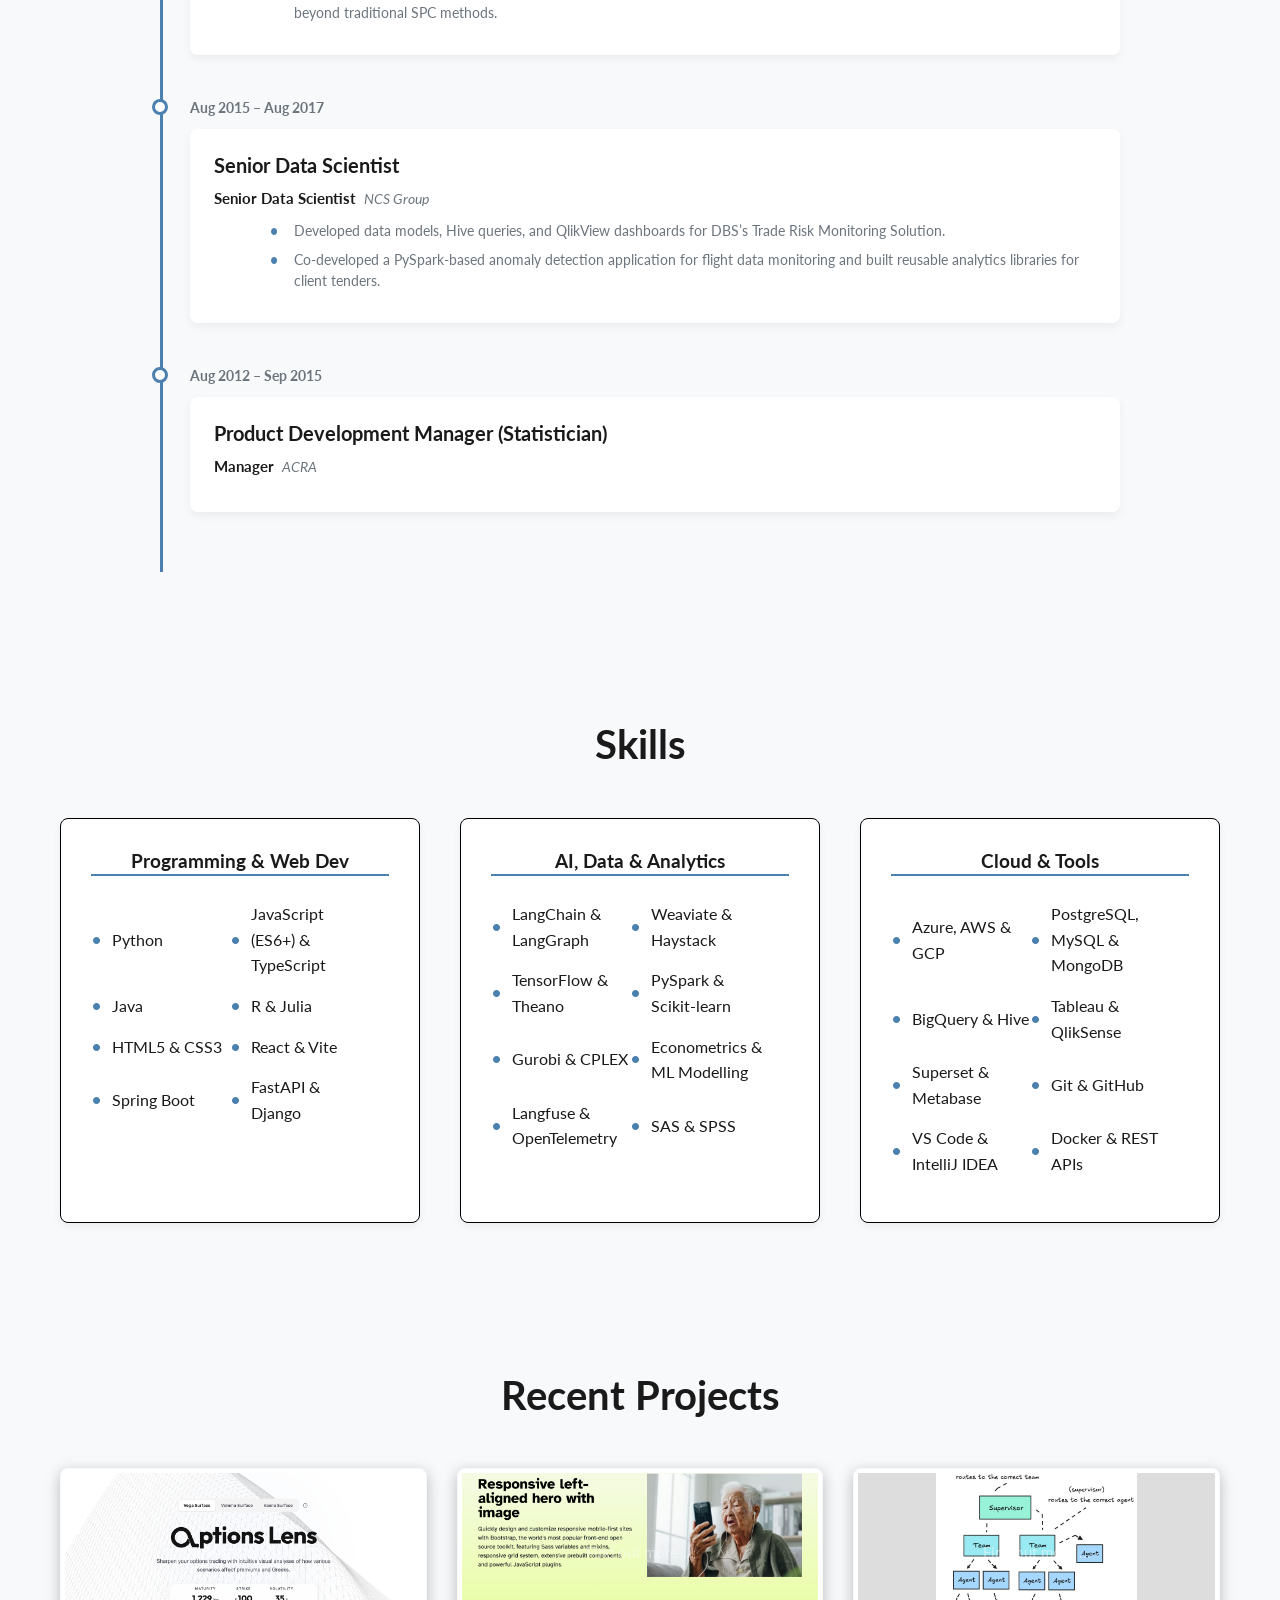
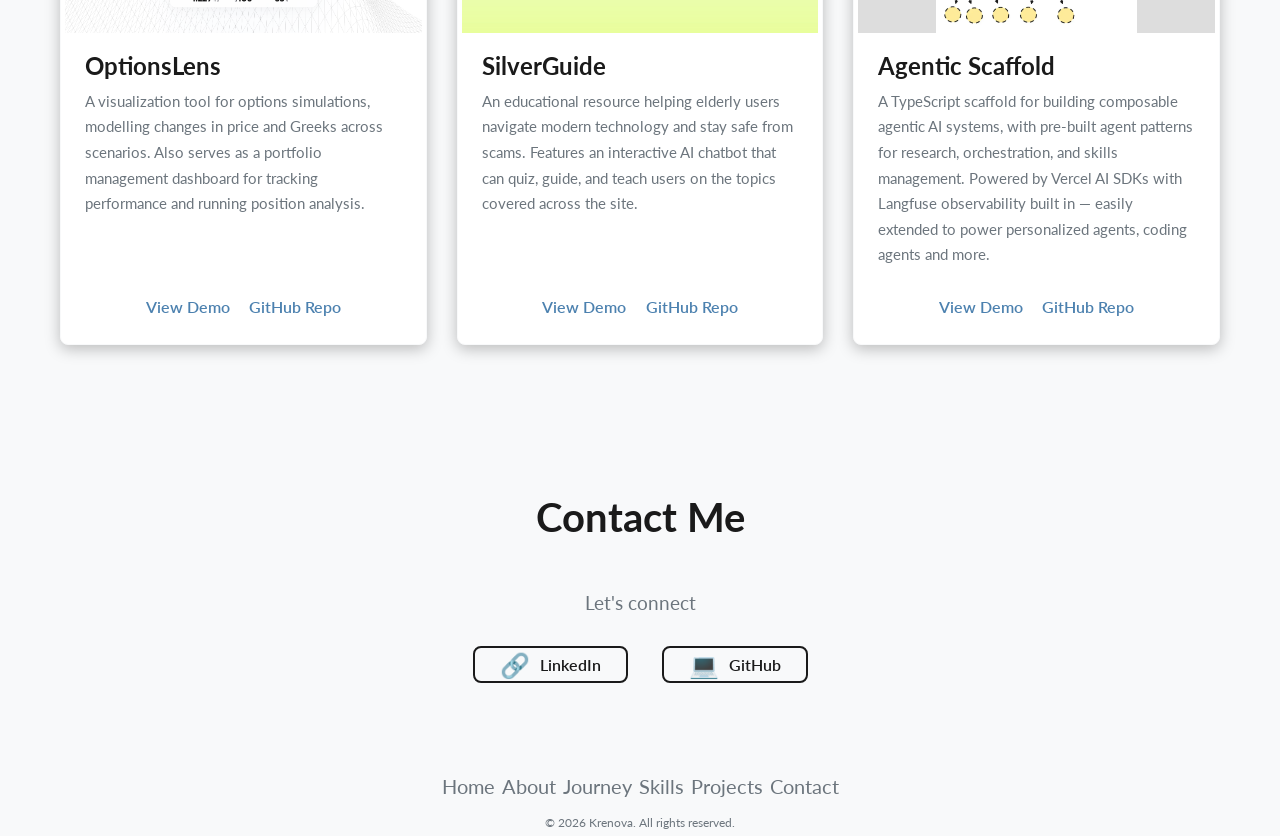
==== commit 16fa213b: "rephrased some descriptions that too bombastic" ====
--- a/index.html
+++ b/index.html
@@ -98,7 +98,7 @@
             <li>
               <strong>Full-Stack Web Dev</strong><em>Generation Singapore</em>
               <p class="impact-snippet">Acquiring formal, structured training in software development and modern web frameworks to bridge the gap between academic data science and production-grade applications.</p>
-              <p class="impact-snippet">Specializing in building robust full-stack architectures and agentic orchestration to design highly reliable software agents and autonomous data science pipelines.</p>
+              <p class="impact-snippet">Specializing in building full-stack architectures and agentic orchestration to design reliable software agents and autonomous data science pipelines.</p>
             </li>
           </ul>
         </div>
@@ -110,8 +110,8 @@
         <div class="timeline-date">Jan 2026 – Present</div>
         <div class="timeline-content">
           <h3>Aspiring Entrepreneur</h3>
-          <p class="impact-snippet">Seeking to capitalize on the collapsed barriers to software entry brought about by GenAI to rapidly incubate lean, scalable ventures.</p>
-          <p class="impact-snippet">Merging data science expertise with full-stack capabilities to leverage agentic orchestration and engineer autonomous solutions for complex commercial problems.</p>
+          <p class="impact-snippet">Seeking to capitalize on the collapsed barriers to entry for businesses brought about by GenAI to incubate lean, scalable ventures.</p>
+          <p class="impact-snippet">Merging data science expertise with full-stack capabilities to leverage agentic orchestration and engineer autonomous solutions for real world problems.</p>
         </div>
       </div>
 
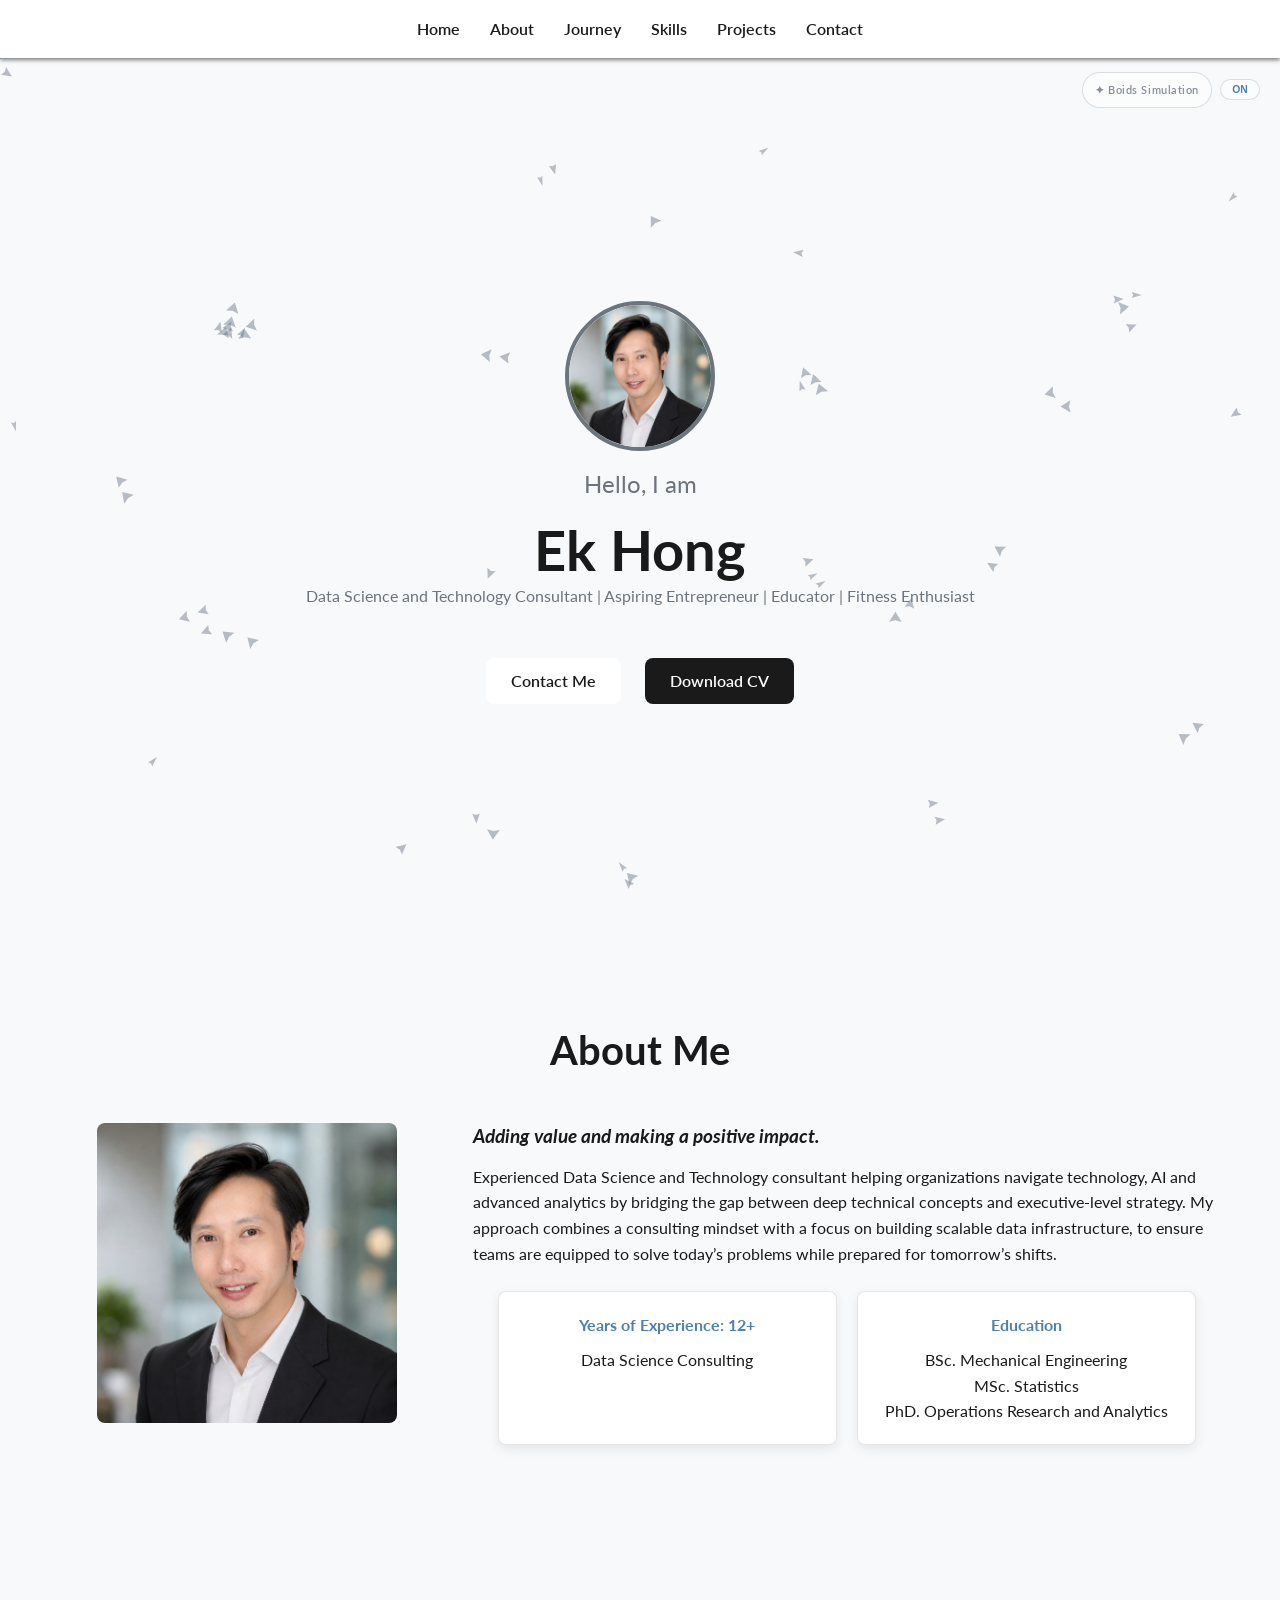
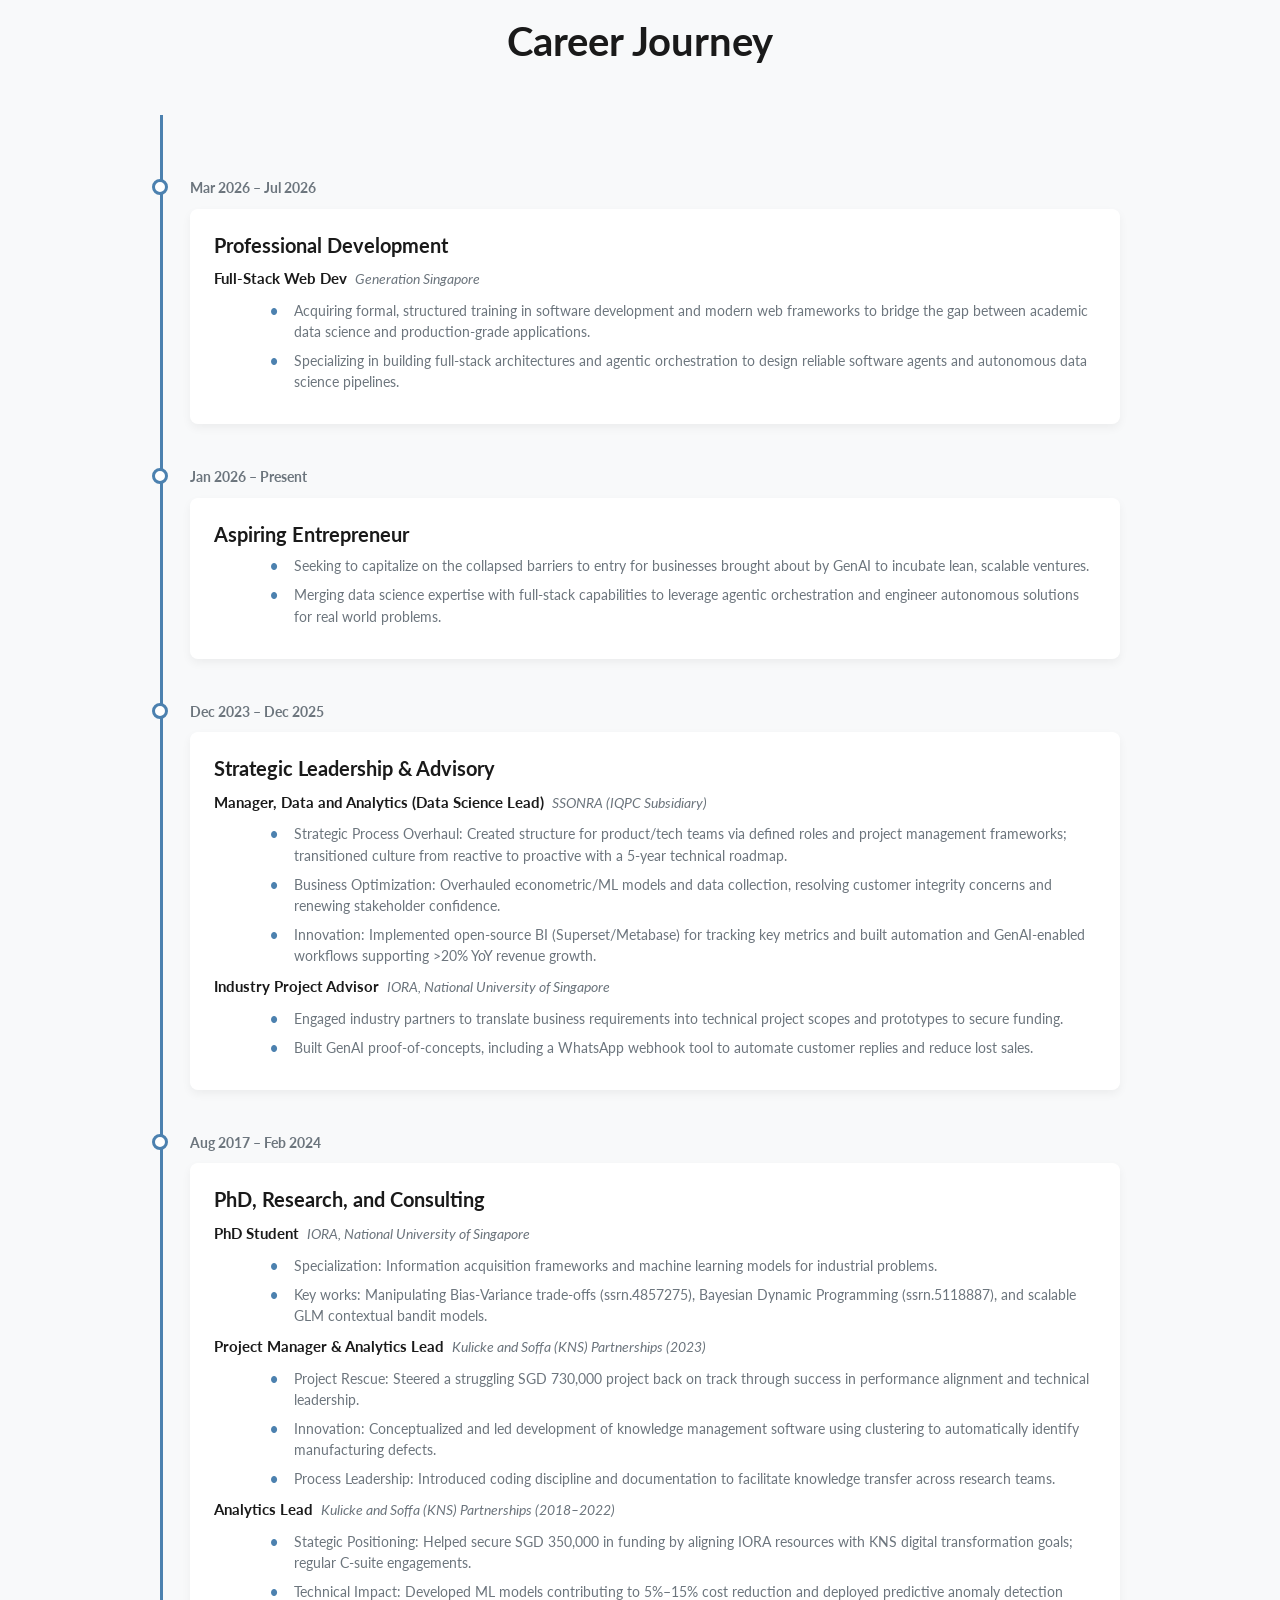
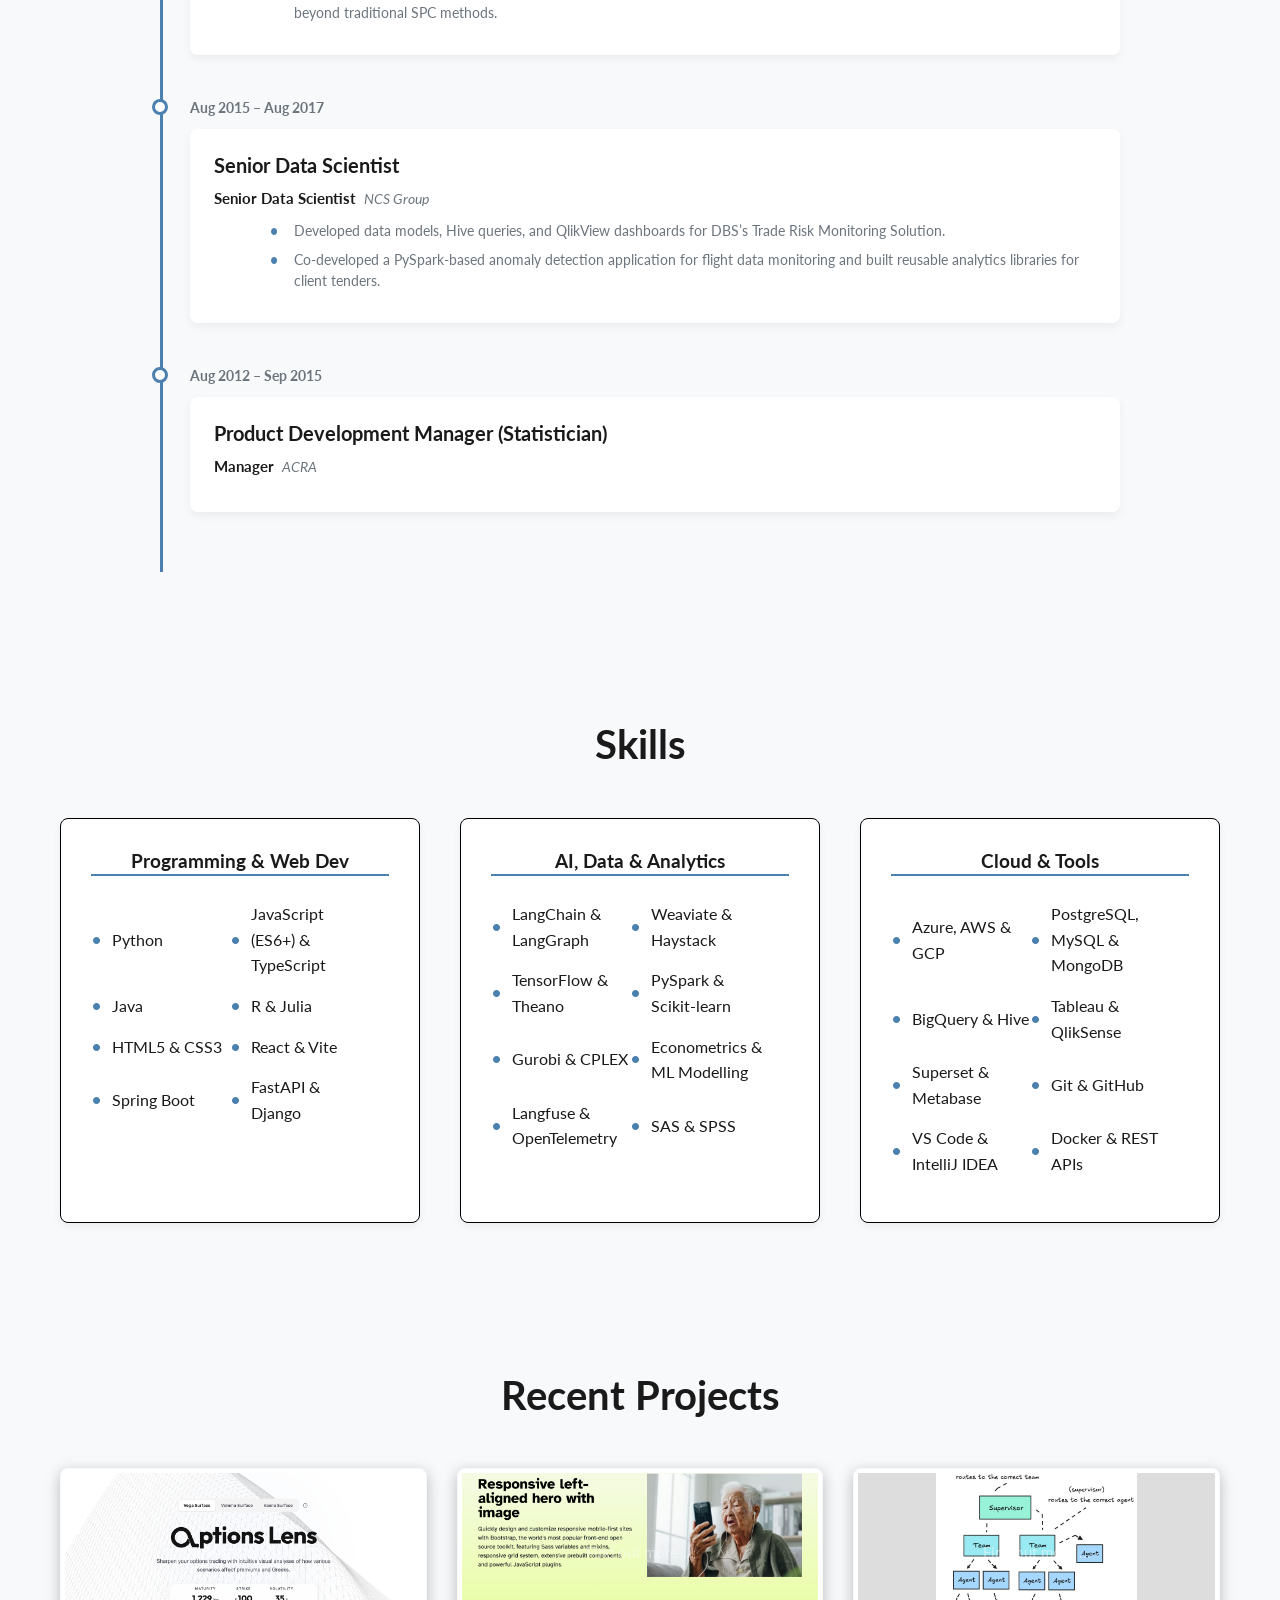
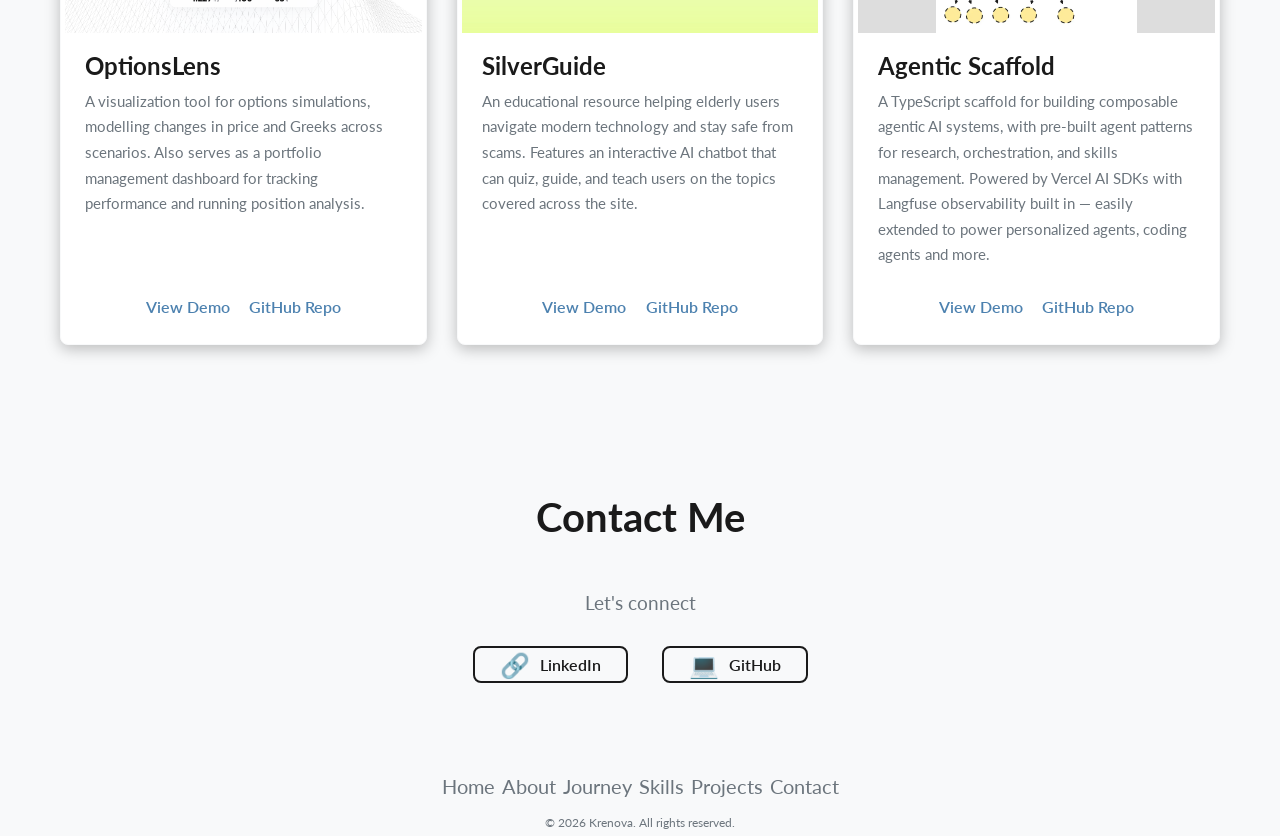
==== commit f4a1b435: "Add GoatCounter script for analytics tracking" ====
--- a/index.html
+++ b/index.html
@@ -334,6 +334,7 @@
   <!-- ! End of Footer -->
 
   <script src="./js/boids.js"></script>
+  <script data-goatcounter="https://krenova.goatcounter.com/count" async src="//gc.zgo.at/count.js"></script>
 </body>
 
 </html>
